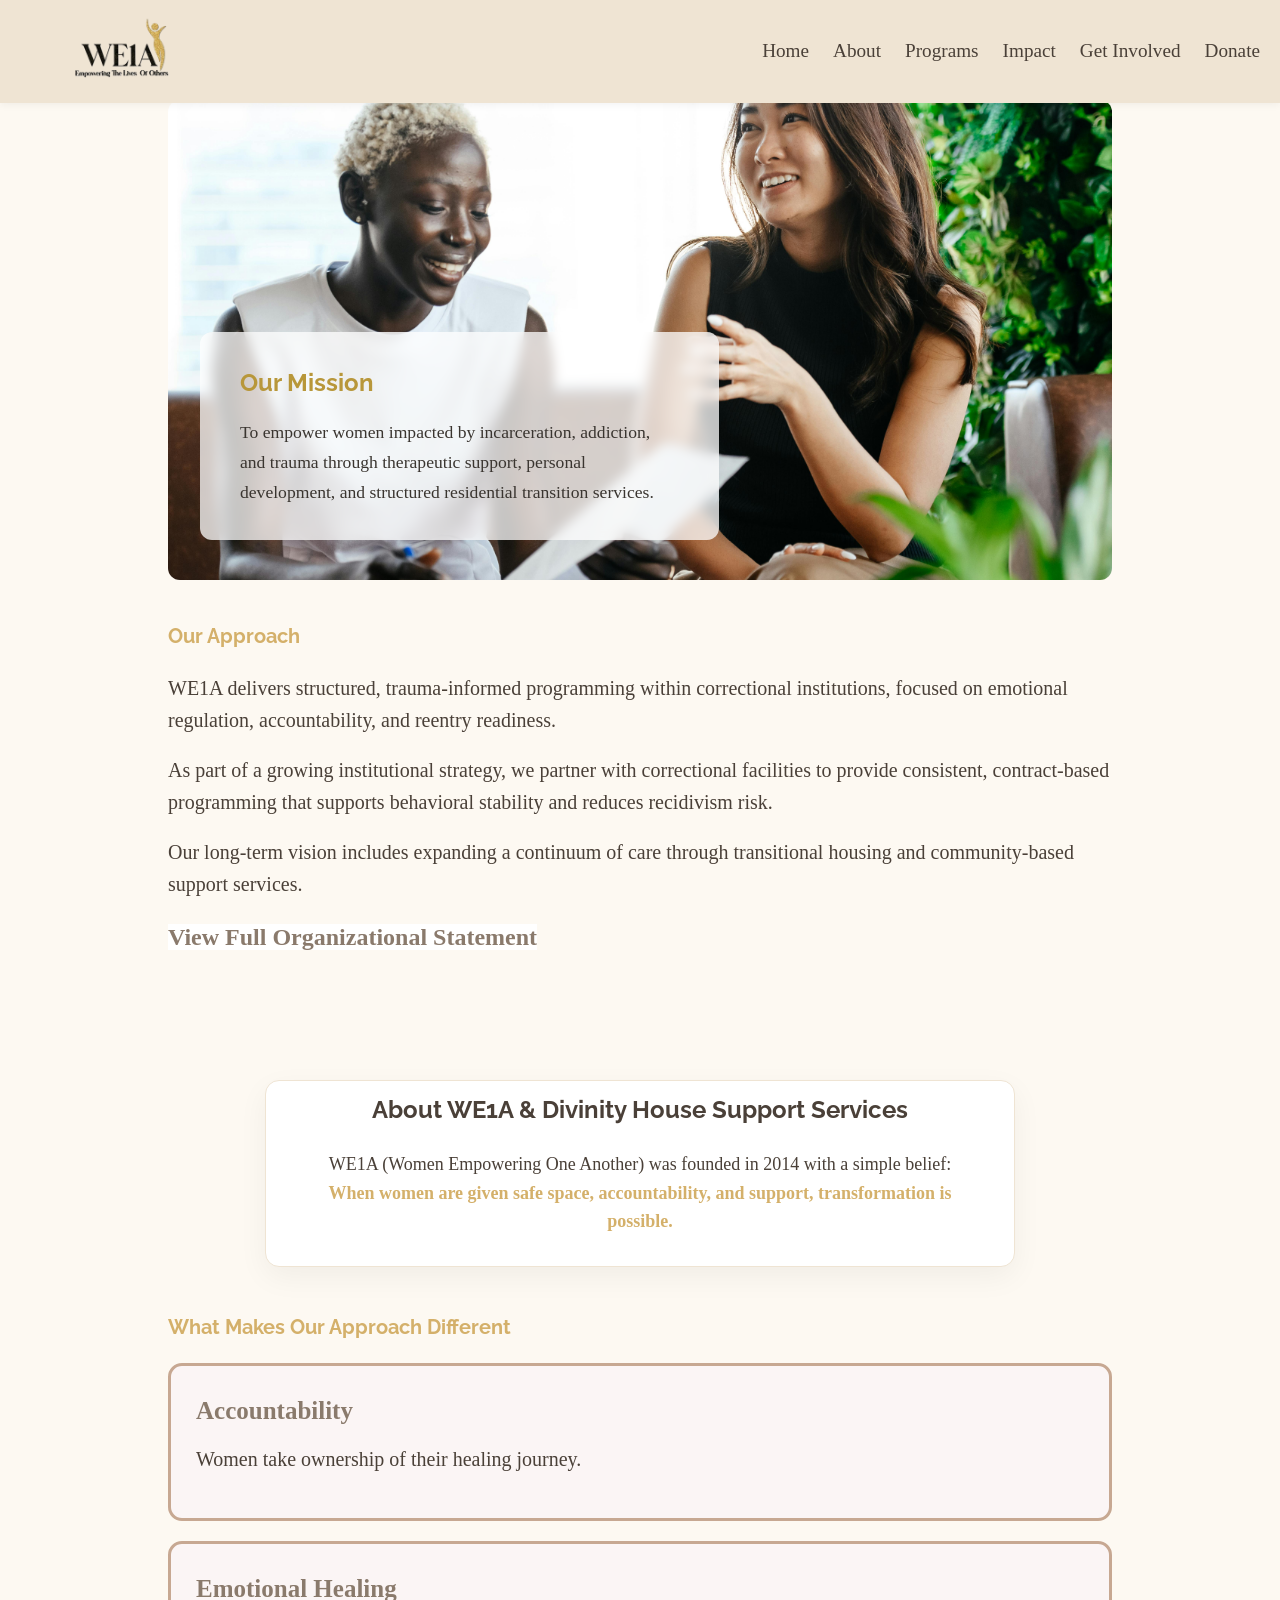
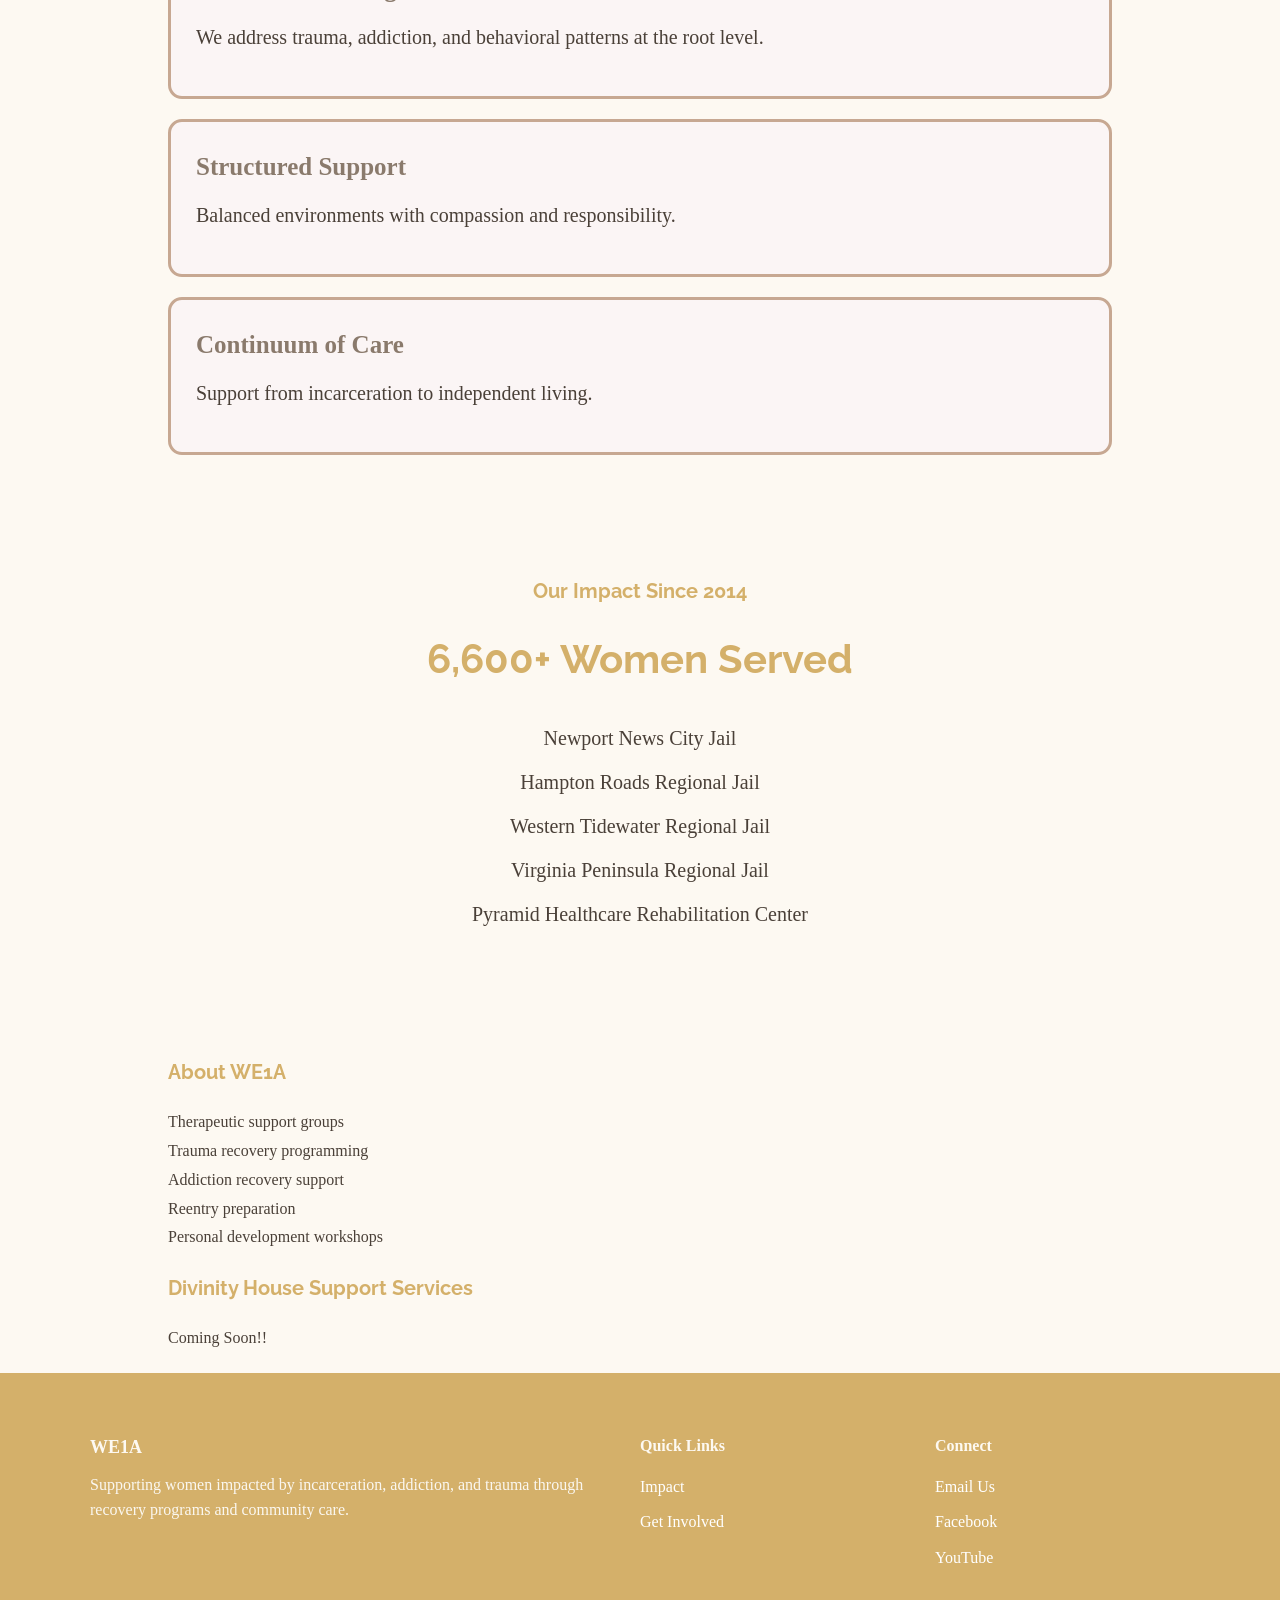
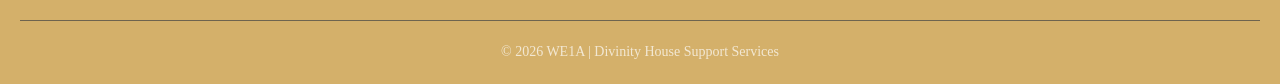
==== about.html @ de4819cb "fix about caursel mobile" ====
<!DOCTYPE html>
<html lang="en">
<head>
    <meta charset="UTF-8">
    <meta name="viewport" content="width=device-width, initial-scale=1.0">
    <title>Document</title>
    <link rel="stylesheet" href="styles.css/about.css">
    <link rel="stylesheet" href="styles.css/header.css">
    <link rel="stylesheet" href="styles.css/footer.css">
</head>
<body>
    <header class="header">
         <div class="logoimg"><img src="images/we1a_logo_no_bg.png"></div>
    <nav>
          <a href="index.html">Home</a>
    <a href="about.html">About</a>
    <a href="programs.html">Programs</a>
    <a href="impact.html">Impact</a>
    <a href="getInvolved.html">Get Involved</a>
    <a href="donate.html">Donate</a>
  

    </nav>
    </header>

<section class="carousel">
  <div class="slides">

    <!-- Slide 1 -->
    <div class="slide active">
      
      <div class="slide-image">
        <img src="images/pexels-alexander-suhorucov-6457488.jpg" alt="Mission">
      </div>

      <div class="slide-card">
        <h2>Our Mission</h2>
       <p>
          To empower women impacted by incarceration, addiction, and trauma
          through therapeutic support, personal development, and structured
          residential transition services.
        </p>
      </div>

    </div>

    <!-- Slide 2 -->
    <div class="slide">

      <div class="slide-image">
        <img src="images/pexels-rethaferguson-3811108.jpg" alt="Vision">
      </div>

      <div class="slide-card">
        <h2>Our Vision</h2>
        <p>
          Communities where women are not defined by their past — but supported
          in building stable futures.
        </p>
      </div>

    </div>

  </div>

</section>
<section class="org-overview">
  <h2>Our Approach</h2>
  <p>
    WE1A delivers structured, trauma-informed programming within correctional institutions,
    focused on emotional regulation, accountability, and reentry readiness.
  </p>

  <p>
    As part of a growing institutional strategy, we partner with correctional facilities
    to provide consistent, contract-based programming that supports behavioral stability
    and reduces recidivism risk.
  </p>

  <p>
    Our long-term vision includes expanding a continuum of care through transitional
    housing and community-based support services.
  </p>
<a href="excutive-summary.html" class="btn-main">
  View Full Organizational Statement
</a>
</section>
<section class="hero">
  <div class="hero-card">
    <h1>About WE1A & Divinity House Support Services</h1>
    <p class="lead">
      WE1A (Women Empowering One Another) was founded in 2014 with a simple belief:
      <strong>When women are given safe space, accountability, and support, transformation is possible.</strong>
    </p>
  </div>
</section>

<section class="cards">
  <h2>What Makes Our Approach Different</h2>

  <div class="card-grid">
    <div class="card">
      <h3>Accountability</h3>
      <p>Women take ownership of their healing journey.</p>
    </div>

    <div class="card">
      <h3>Emotional Healing</h3>
      <p>We address trauma, addiction, and behavioral patterns at the root level.</p>
    </div>

    <div class="card">
      <h3>Structured Support</h3>
      <p>Balanced environments with compassion and responsibility.</p>
    </div>

    <div class="card">
      <h3>Continuum of Care</h3>
      <p>Support from incarceration to independent living.</p>
    </div>
  </div>
</section>


<section class="impact">
  <h2>Our Impact Since 2014</h2>
  <h3 class="stat">6,600+ Women Served</h3>

  <ul>
    <li>Newport News City Jail</li>
    <li>Hampton Roads Regional Jail</li>
    <li>Western Tidewater Regional Jail</li>
    <li>Virginia Peninsula Regional Jail</li>
    <li>Pyramid Healthcare Rehabilitation Center</li>
  </ul>
</section>


<section class="two-column">
  <div>
    <h2>About WE1A</h2>
    <ul>
      <li>Therapeutic support groups</li>
      <li>Trauma recovery programming</li>
      <li>Addiction recovery support</li>
      <li>Reentry preparation</li>
      <li>Personal development workshops</li>
    </ul>
</div>

<div>
    <h2>Divinity House Support Services</h2>
    <ul> 
      <li>Coming Soon!!</li>
      <!-- <li>Transitional housing</li>
      <li>Life skills development</li>
      <li>Crisis stabilization support</li>
      <li>Personal growth programming</li>  -->
    </ul>
  </div>

</section>

<!-- <section class="cta">
  <h2>Join the Mission</h2>
  <p>
    Whether through partnership, volunteering, referrals, or financial support —
    you play a role in changing lives.
  </p>
 <a class="btn-main" href="getInvolved.html" class="btn">Get Involved</a>
</section> -->
<footer class="footer">

  <div class="footer-container">

    <!-- Organization Info -->
    <div class="footer-column">
      <h3>WE1A</h3>
      <p>
        Supporting women impacted by incarceration, addiction, and trauma
         through recovery programs <!--housing support, --> and community care. 
      </p>
    </div>

    <!-- Navigation -->
    <div class="footer-column">
      <h4>Quick Links</h4>
      <a href="#Impact.html">Impact</a>
      <a href="#getInvolved.html">Get Involved</a>
    </div>

    <!-- Contact -->
    <div class="footer-column">
      <h4>Connect</h4>
      <a href="mailto:c.williams@we1a.org">Email Us</a>
      <a href="https://facebook.com/yourpage" target="_blank">Facebook</a>
         <a href="https://youtube.com/@womenempoweringoneanother?si=aopuIAqbBX-JPqeE" target="_blank">YouTube</a>
    </div>

  </div>

  <div class="footer-bottom">
    © 2026 WE1A | Divinity House Support Services
  </div>

</footer>
<script src="JavaScript/about.js"></script>
<script src="JavaScript/header.js"></script>
</body>
</html>
---- styles.css/about.css ----
/* ============================= */
/* GOOGLE FONTS */
/* ============================= */

@import url('https://fonts.googleapis.com/css2?family=Raleway:wght@400;500;600;700&family=Tinos:wght@400;700&display=swap');

/* ============================= */
/* ROOT VARIABLES */
/* ============================= */

:root {
  --primary: #D4B06A;
  --accent: #C7A892;
  --bg: #FDF9F2;
  --surface: #FFFFFF;
  --text: #4A4038;
  --muted: #8A7A6C;
  --border: #EFE4D3;
}

/* ============================= */
/* RESET */
/* ============================= */

* {
  margin: 0;
  padding: 0;
  box-sizing: border-box;
}

/* ============================= */
/* BODY */
/* ============================= */

body {
  font-family: 'Tinos', serif;
  color: var(--text);
  line-height: 1.6;
  background-color: var(--bg);
  padding-top: 80px; 
}

/* ============================= */
/* TYPOGRAPHY */
/* ============================= */

h1, h2 {
  font-family: "Raleway", sans-serif;
}

h2 {
  font-size: 38px;
  font-weight: 700;
  color: var(--primary);
  margin-bottom: 20px;
}

h3 {
  font-size: 25px;
  font-weight: 600;
  color: var(--muted);
  margin-bottom: 12px;
}

p {
  font-size: 20px;
  margin-bottom: 18px;
}

strong {
  color: var(--primary);
}

/* ============================= */
/* GLOBAL SECTIONS */
/* ============================= */

section {
  padding: 20px 10%;
  max-width: 1200px;
  margin: auto;
}

/* ============================= */
/* NAVIGATION */
/* ============================= */

nav a {
  text-decoration: none;
  color: var(--text);
  font-weight: 500;
  padding: 10px;
  font-size: larger;
}

nav a:hover {
  color: var(--accent);
}

/* ============================= */
/* HERO */
/* ============================= */

.hero {
  padding: 40px 0 60px;
  text-align: center;
}

.hero-card {
  background: var(--surface);
  max-width: 750px;
  margin: auto;
  padding: 50px;
  border-radius: 14px;
  border: 1px solid var(--border);
  box-shadow: 0 10px 30px rgba(0,0,0,0.05);
}

.hero .lead {
  font-size: 22px;
  max-width: 700px;
  margin: 20px auto;
}
/* ============================= */
/* CARD GRID */
/* ============================= */

.card-grid {
  display: grid;
  grid-template-columns: repeat(auto-fit, minmax(280px, 1fr));
  gap: 30px;
}

.card {
  background-color: rgb(251, 245, 245);
  padding: 40px;
  border-radius: 14px;
  border: 3px solid var(--accent);
  transition: 0.3s;
}

.card:hover {
  transform: translateY(-6px);
  box-shadow: 0 15px 30px rgba(0,0,0,0.08);
  border-color: var(--primary);
}

/* ============================= */
/* IMPACT SECTION */
/* ============================= */

section.impact {
  background: var(--bg);
  padding: 100px 0;
  max-width: 100%;
  margin: 0;
  text-align: center;
}

.stat {
  font-family: "Raleway", sans-serif;
  font-size: 56px;
  font-weight: 700;
  color: var(--primary);
  margin-bottom: 25px;
}

.impact ul {
  max-width: 600px;
  margin: auto;
}

.impact li {
  font-size: 28px;
  padding: 6px 0;
  list-style: none;
}

/* ============================= */
/* TWO COLUMN */
/* ============================= */

.two-column {
  display: grid;
  grid-template-columns: 1fr 1fr;
  gap: 60px;
}

.two-column ul {
  list-style: none;
  padding-left: 0;
  line-height: 1.8;
}

/* ============================= */
/* BUTTONS */
/* ============================= */

.btn {
  padding: 14px 28px;
  border-radius: 30px;
  border: none;
  font-size: 16px;
  cursor: pointer;
  transition: 0.3s;
}

.btn-main {
  background: var(--surface);
  color: var(--muted);
  font-weight: 600;
  font-size: x-large;
  text-decoration: none;
}

.btn-main:hover {
  background: var(--border);
}

/* ============================= */
/* RESPONSIVE */
/* ============================= */

@media (min-width: 500px) {
   .hero {
    padding: 1.5rem;
    margin-top: 5rem;
  }

  .hero-card {
    padding: 10px;
  }

  .hero .lead {
    font-size: 18px;
    max-width: 90%;
  }

  .card-grid {
    grid-template-columns: 1fr;
    gap: 20px;
  }

  .card {
    padding: 25px;
  }
  
  .two-column {
    grid-template-columns: 1fr;
    gap: 20px;
  }

  .stat {
    font-size: 40px;
  }

  .impact li {
    font-size: 20px;
  }
  h2{
    font-size:20px
  }
};




/* === CAROUSEL === */
.carousel {
  width: 100%;
  background: #faf6f0; /* warm cream background matching the screenshot */
  padding: 2rem;
  box-sizing: border-box;
}

.slides {
  width: 100%;
}

/* === SLIDE: image is the full container, card overlays on top === */
.slide {
  display: none;
  position: relative; /* card will be positioned relative to this */
  border-radius: 12px;
  overflow: hidden;
  max-width: 1140px;
  margin: 0 auto;
}

.slide.active {
  display: block;
}

/* === IMAGE fills the slide === */
.slide-image {
  width: 100%;
  height: 480px; /* desktop height */
}

.slide-image img {
  width: 100%;
  height: 100%;
  object-fit: cover;
  display: block;
}

/* === CARD overlays bottom-left of the image === */
.slide-card {
  position: absolute;
  bottom: 2.5rem;
  left: 2rem;
  width: 55%;
  background: rgba(255, 255, 255, 0.75);
  backdrop-filter: blur(6px);
  -webkit-backdrop-filter: blur(6px);
  border-radius: 12px;
  padding: 2rem 2.5rem;
  box-sizing: border-box;
}

.slide-card h2 {
  font-size: 1.5rem;
  font-weight: 700;
  color: #b8973a; /* gold color from the screenshot */
  margin: 0 0 1rem 0;
}

.slide-card p {
  font-size: 1.1rem;
  line-height: 1.7;
  color: #3a3530;
  margin: 0;
}

/* === MOBILE === */
@media (max-width: 768px) {
 .carousel {
  padding: 9rem 1rem 1rem 1rem; /* top right bottom left */
}

  .slide-image {
    height: 420px; /* slightly shorter on mobile */
  }

  .slide-card {
    width: calc(100% - 2rem); /* nearly full width */
    left: 1rem;
    right: 1rem;
    bottom: 1.5rem;
    padding: 1.25rem 1.5rem;
  }

  .slide-card h2 {
    font-size: 1.25rem;
  }

  .slide-card p {
    font-size: 0.95rem;
  }
}
---- styles.css/header.css ----
/* Import Google Fonts */
@import url('https://fonts.googleapis.com/css2?family=Raleway:ital,wght@0,100..900;1,100..900&family=Tinos:ital,wght@0,400;0,700;1,400;1,700&display=swap');

/* Root color variables (site theme) */
:root {
    --primary: #D4B06A;          /* Main gold color */
    --accent: #C7A892;           /* Secondary accent color */
    --bg: #FDF9F2;               /* Page background color */
    --surface: #FFFFFF;          /* Card/surface background */
    --text: #4A4038;             /* Main text color */
    --muted: #8A7A6C;            /* Muted/secondary text */
    --border: #EFE4D3;           /* Border/light divider color */
    --hero-gradient-1: #d8c9b3;  /* Hero gradient start */
    --hero-gradient-2: #D4B06A;  /* Hero gradient end */
}

* {
    margin: 0;
    padding: 0;
}

/* Header (navigation bar) */
 header {
    width: 100%;
    padding:10px;
    display: flex;
    justify-content: space-between;
    align-items: center;
    position: fixed;
    top: 0;
    background: var(--border);
    z-index: 1000; /* Keep header above other elements */
    box-shadow: 0 2px 8px rgba(0,0,0,0.05);
    transition: top 0.3s ease; /* Smooth hide/show animation */
    font-family: tinos;
}

/* Header hide animation (first rule) */
.header.hide {
    top: -0px;
}

/* Class added by JavaScript to hide header */
header.hide {
    top: -120px;
}

/* Header base positioning */
.header{
    position:fixed;
    top:0;
    width:100%
}

/* Hide header (duplicate rule for JS control) */
.header.hide{
    top:-120px;
}

/* Small logo size */
.logoHeader{
width:20px;
height: auto;
}

header img{
    max-width: 230px;
    height: auto;
    
}
.logoimg{
    margin:0;
}

/* Mobile layout */
@media (max-width: 768px) {
  .header {
    flex-direction: column;
  }

/* Hide header (duplicate rule for JS control) */
.header.hide{
    top:-220px;
}

  nav {
    display: flex;
    flex-wrap: wrap;
    justify-content: center;
    gap: 10px;
  }

  nav a {
    font-size: 14px;
  }
}
/* Global image styling */
img{
    display:block;
    width:50%;
}

/* Header logo image */
header img{
    max-width: 230px;
    height: auto;
    margin-left: auto;
    margin-right: auto;
}

/* Logo text styling */
.logo {
    font-weight: 600;
    font-size: 20px;
    color: var(--primary);
}

/* Navigation links */
nav a {
    text-decoration: none;
    color: var(--text);
    font-weight: 500;
    padding:10px;
    font-size:larger;
}

/* Navigation hover effect */
nav a:hover {
    color: var(--accent);
}
---- styles.css/footer.css ----
/* Footer styling */
.footer{
  background:var(--primary);
  color:white;
  padding:60px 20px 20px;
  font-family: tinos;
}
 
.footer-container{
  max-width:1100px;
  margin:auto;
  display:grid;
  grid-template-columns: 2fr 1fr 1fr;
  gap:40px;
}

.footer-column h3{
    font-size:18px;
  color:var(--bg);
  margin-bottom:10px;
}

.footer-column h4{
  color:var(--bg);
  margin-bottom:15px;
}

.footer-column p{
font-size:16px;
  line-height:1.6;
  opacity:.9;
}

.footer-column a{
  display:block;
  color:white;
  text-decoration:none;
  margin-bottom:10px;
}

.footer-column a:hover{
  color:var(--muted);
}

.footer-bottom{
  text-align:center;
  margin-top:40px;
  padding-top:20px;
  border-top:1px solid #444;
  font-size:14px;
  opacity:.7;
}
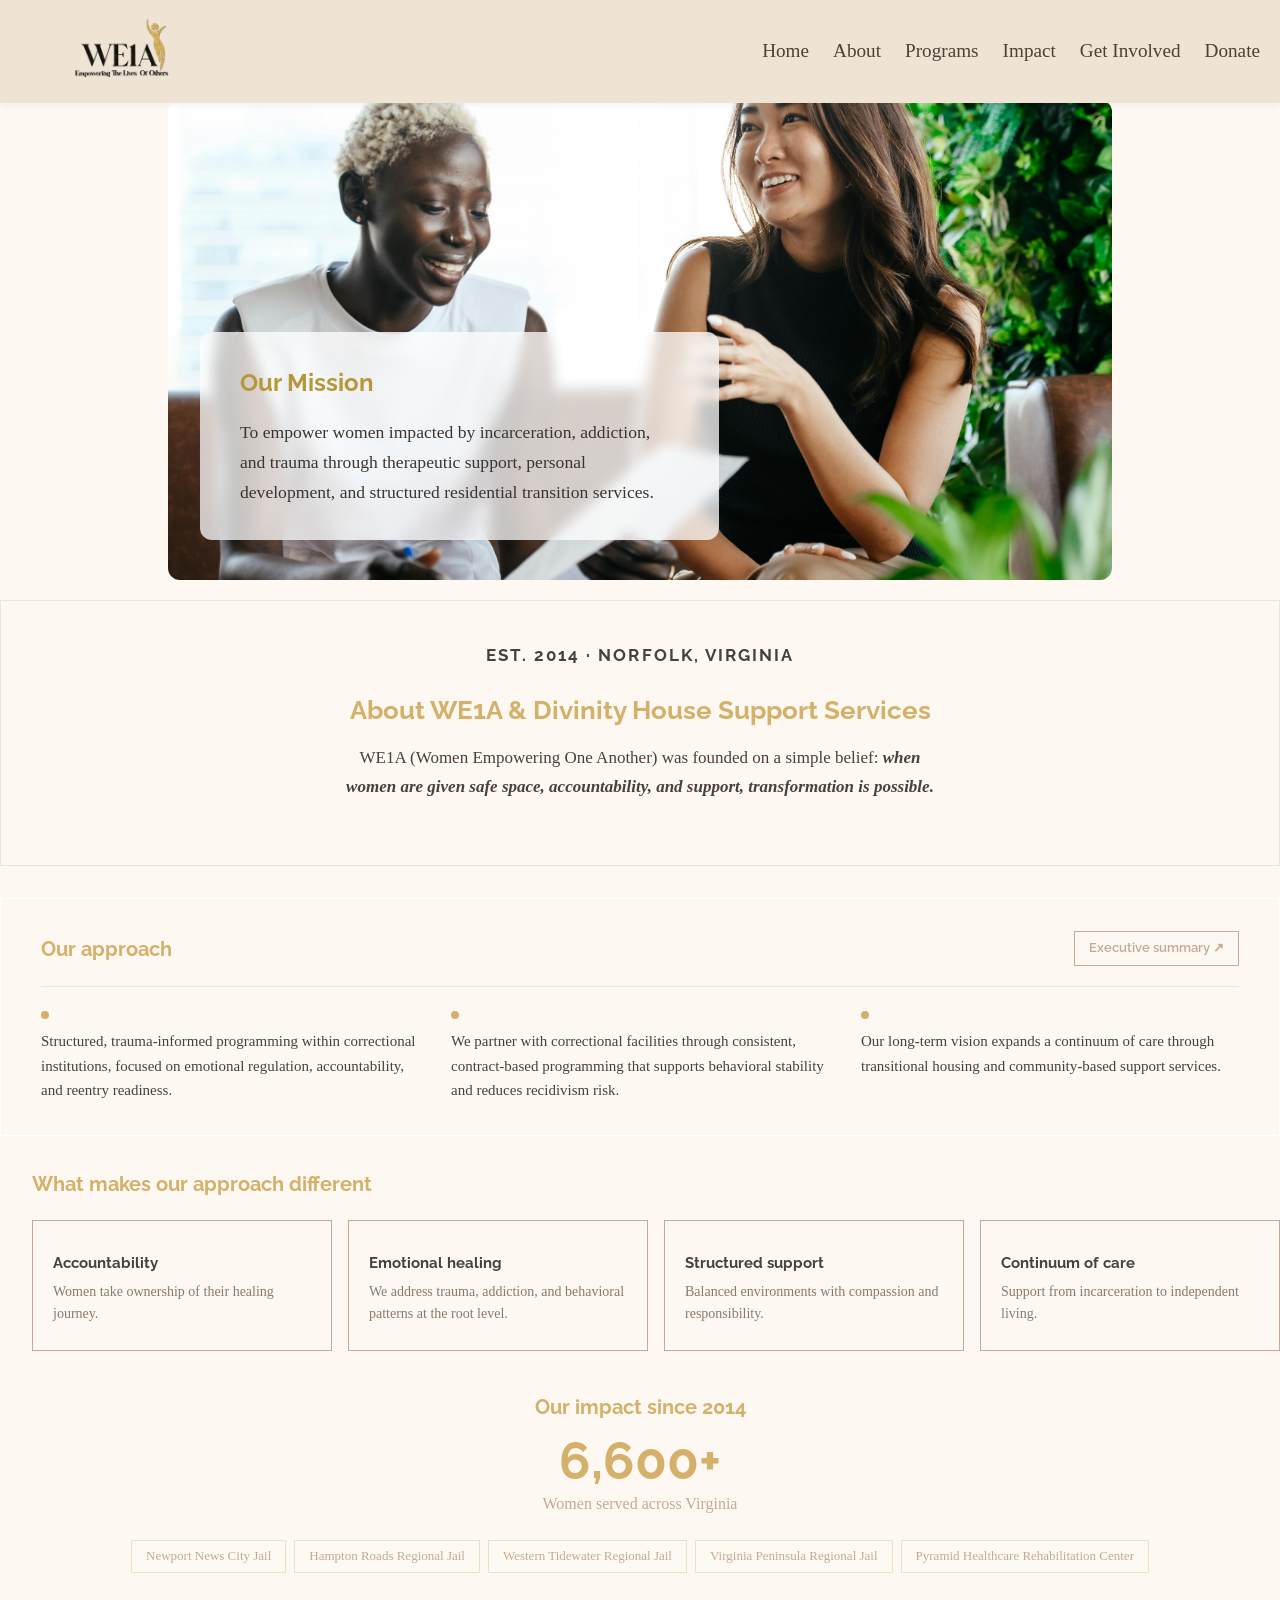
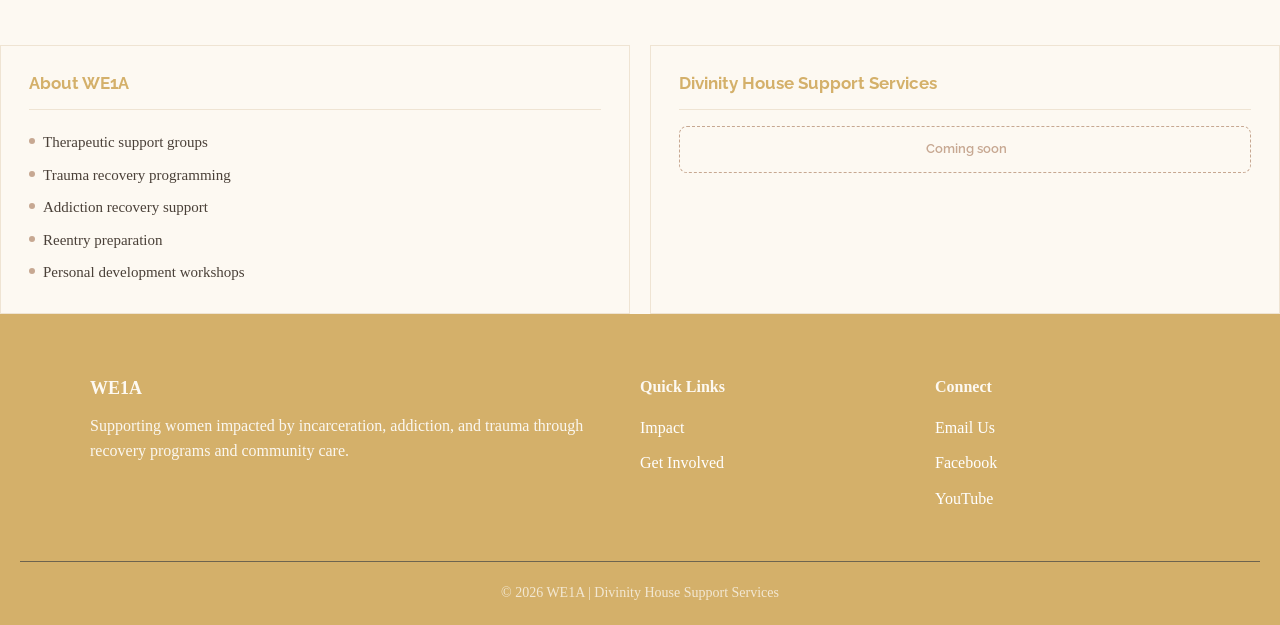
==== commit dbf13949: "fix about heroeyebrow and corrorsponding code" ====
--- a/about.html
+++ b/about.html
@@ -62,82 +62,81 @@
     </div>
 
   </div>
-
 </section>
-<section class="org-overview">
-  <h2>Our Approach</h2>
-  <p>
-    WE1A delivers structured, trauma-informed programming within correctional institutions,
-    focused on emotional regulation, accountability, and reentry readiness.
+<!-- ── Hero ── -->
+<div class="hero-banner">
+  <p class="hero-eyebrow">Est. 2014 · Norfolk, Virginia</p>
+  <h1>About WE1A &amp; Divinity House Support Services</h1>
+  <p>WE1A (Women Empowering One Another) was founded on a simple belief:
+    <em>when women are given safe space, accountability, and support, transformation is possible.</em>
   </p>
-
-  <p>
-    As part of a growing institutional strategy, we partner with correctional facilities
-    to provide consistent, contract-based programming that supports behavioral stability
-    and reduces recidivism risk.
-  </p>
-
-  <p>
-    Our long-term vision includes expanding a continuum of care through transitional
-    housing and community-based support services.
-  </p>
-<a href="excutive-summary.html" class="btn-main">
-  View Full Organizational Statement
-</a>
-</section>
-<section class="hero">
-  <div class="hero-card">
-    <h1>About WE1A & Divinity House Support Services</h1>
-    <p class="lead">
-      WE1A (Women Empowering One Another) was founded in 2014 with a simple belief:
-      <strong>When women are given safe space, accountability, and support, transformation is possible.</strong>
-    </p>
+ 
+</div>
+ 
+<!-- ── Approach ── -->
+<div class="approach">
+  <div class="approach-intro">
+    <h2>Our approach</h2>
+    <a href="excutive-summary.html">Executive summary ↗</a>
   </div>
-</section>
-
-<section class="cards">
-  <h2>What Makes Our Approach Different</h2>
-
+  <div class="approach-item">
+    <div class="approach-dot"></div>
+    <p>Structured, trauma-informed programming within correctional institutions, focused on emotional regulation, accountability, and reentry readiness.</p>
+  </div>
+  <div class="approach-item">
+    <div class="approach-dot"></div>
+    <p>We partner with correctional facilities through consistent, contract-based programming that supports behavioral stability and reduces recidivism risk.</p>
+  </div>
+  <div class="approach-item">
+    <div class="approach-dot"></div>
+    <p>Our long-term vision expands a continuum of care through transitional housing and community-based support services.</p>
+  </div>
+</div>
+ 
+<!-- ── Cards ── -->
+<div class="cards-section">
+  <p class="section-label">What makes our approach different</p>
   <div class="card-grid">
     <div class="card">
+      <div class="card-icon" aria-hidden="true"><i class="ti ti-heart-handshake"></i></div>
       <h3>Accountability</h3>
       <p>Women take ownership of their healing journey.</p>
     </div>
-
     <div class="card">
-      <h3>Emotional Healing</h3>
+      <div class="card-icon" aria-hidden="true"><i class="ti ti-seeding"></i></div>
+      <h3>Emotional healing</h3>
       <p>We address trauma, addiction, and behavioral patterns at the root level.</p>
     </div>
-
     <div class="card">
-      <h3>Structured Support</h3>
+      <div class="card-icon" aria-hidden="true"><i class="ti ti-layout-grid"></i></div>
+      <h3>Structured support</h3>
       <p>Balanced environments with compassion and responsibility.</p>
     </div>
-
     <div class="card">
-      <h3>Continuum of Care</h3>
+      <div class="card-icon" aria-hidden="true"><i class="ti ti-arrows-right-left"></i></div>
+      <h3>Continuum of care</h3>
       <p>Support from incarceration to independent living.</p>
     </div>
   </div>
-</section>
-
-
-<section class="impact">
-  <h2>Our Impact Since 2014</h2>
-  <h3 class="stat">6,600+ Women Served</h3>
-
-  <ul>
-    <li>Newport News City Jail</li>
-    <li>Hampton Roads Regional Jail</li>
-    <li>Western Tidewater Regional Jail</li>
-    <li>Virginia Peninsula Regional Jail</li>
-    <li>Pyramid Healthcare Rehabilitation Center</li>
-  </ul>
-</section>
-
-
-<section class="two-column">
-  <div>
+</div>
+ 
+<!-- ── Impact ── -->
+<div class="impact-section">
+  <h2>Our impact since 2014</h2>
+  <div class="stat-num">6,600+</div>
+  <p class="stat-label">Women served across Virginia</p>
+  <div class="facility-pills">
+    <span class="pill">Newport News City Jail</span>
+    <span class="pill">Hampton Roads Regional Jail</span>
+    <span class="pill">Western Tidewater Regional Jail</span>
+    <span class="pill">Virginia Peninsula Regional Jail</span>
+    <span class="pill">Pyramid Healthcare Rehabilitation Center</span>
+  </div>
+</div>
+ 
+<!-- ── Two-column ── -->
+<div class="two-col">
+  <div class="col-card">
     <h2>About WE1A</h2>
     <ul>
       <li>Therapeutic support groups</li>
@@ -146,29 +145,15 @@
       <li>Reentry preparation</li>
       <li>Personal development workshops</li>
     </ul>
+  </div>
+  <div class="col-card">
+    <h2>Divinity House Support Services</h2>
+    <div class="coming-soon">
+      <i class="ti ti-clock" aria-hidden="true"></i> &nbsp;Coming soon
+    </div>
+  </div>
 </div>
 
-<div>
-    <h2>Divinity House Support Services</h2>
-    <ul> 
-      <li>Coming Soon!!</li>
-      <!-- <li>Transitional housing</li>
-      <li>Life skills development</li>
-      <li>Crisis stabilization support</li>
-      <li>Personal growth programming</li>  -->
-    </ul>
-  </div>
-
-</section>
-
-<!-- <section class="cta">
-  <h2>Join the Mission</h2>
-  <p>
-    Whether through partnership, volunteering, referrals, or financial support —
-    you play a role in changing lives.
-  </p>
- <a class="btn-main" href="getInvolved.html" class="btn">Get Involved</a>
-</section> -->
 <footer class="footer">
 
   <div class="footer-container">
--- a/styles.css/about.css
+++ b/styles.css/about.css
@@ -357,4 +357,341 @@
   .slide-card p {
     font-size: 0.95rem;
   }
+}
+
+
+/* ============================= */
+/* HERO BANNER                   */
+/* ============================= */
+
+.hero-banner {
+  background: var(--bg-card);
+  border: 1px solid var(--border);
+  border-radius: var(--card-radius);
+  padding: 2.5rem 3rem;
+  text-align: center;
+  margin-bottom: 2rem;
+}
+
+.hero-eyebrow {
+  font-family: 'Raleway', sans-serif;
+  font-size: 11px;
+  font-weight: 700;
+  letter-spacing: 0.12em;
+  text-transform: uppercase;
+  color: var(--accent);
+  margin-bottom: 0.75rem;
+}
+
+.hero-banner h1 {
+  font-family: 'Raleway', sans-serif;
+  font-size: 26px;
+  font-weight: 700;
+  color: var(--primary);
+  line-height: 1.3;
+  margin-bottom: 1rem;
+}
+
+.hero-banner p {
+  font-size: 17px;
+  line-height: 1.7;
+  color: var(--text-mid);
+  max-width: 600px;
+  margin: 0 auto 1.5rem;
+}
+
+.hero-banner em {
+  font-style: italic;
+  color: var(--text);
+  font-weight: 700;
+}
+
+.hero-cta {
+  display: inline-block;
+  padding: 10px 22px;
+  border-radius: var(--pill-radius);
+  border: 1.5px solid var(--primary);
+  font-family: 'Raleway', sans-serif;
+  font-size: 14px;
+  font-weight: 600;
+  color: var(--primary);
+  text-decoration: none;
+  background: transparent;
+  cursor: pointer;
+  transition: background 0.2s;
+}
+
+.hero-cta:hover {
+  background: rgba(212, 176, 106, 0.08);
+}
+
+/* ============================= */
+/* APPROACH                      */
+/* ============================= */
+
+.approach {
+  background: var(--bg-card);
+  border: 1px solid #fff;
+  border-radius: var(--card-radius);
+  padding: 2rem 2.5rem;
+  display: grid;
+  grid-template-columns: 1fr 1fr 1fr;
+  gap: 1.5rem 2rem;
+  margin-bottom: 2rem;
+}
+
+.approach-intro {
+  grid-column: 1 / -1;
+  display: flex;
+  align-items: center;
+  justify-content: space-between;
+  flex-wrap: wrap;
+  gap: 0.75rem;
+  padding-bottom: 1.25rem;
+  border-bottom: 1px solid var(--border);
+}
+
+.approach-intro h2 {
+  font-family: 'Raleway', sans-serif;
+  font-size: 20px;
+  font-weight: 700;
+  color: var(--primary);
+  margin-bottom: 0;
+}
+
+.approach-intro a {
+  font-family: 'Raleway', sans-serif;
+  font-size: 13px;
+  font-weight: 600;
+  color: var(--accent);
+  text-decoration: none;
+  border: 1px solid var(--accent);
+  padding: 6px 14px;
+  border-radius: var(--pill-radius);
+  transition: background 0.2s;
+}
+
+.approach-intro a:hover {
+  background: rgba(199, 168, 146, 0.08);
+}
+
+.approach-dot {
+  width: 8px;
+  height: 8px;
+  border-radius: 50%;
+  background: var(--primary);
+  margin-bottom: 0.6rem;
+}
+
+.approach-item p {
+  font-size: 15px;
+  line-height: 1.65;
+  color: var(--text-mid);
+  margin-bottom: 0;
+}
+
+/* ============================= */
+/* CARDS                         */
+/* ============================= */
+
+.section-label {
+  font-family: 'Raleway', sans-serif;
+  font-size: 20px;
+  font-weight: 700;
+  color: var(--primary);
+  margin-bottom: 1.25rem;
+  padding-left: 2rem;
+}
+
+.card-grid {
+  display: grid;
+  grid-template-columns: repeat(4, 1fr);
+  gap: 16px;
+    padding-left: 2rem;
+}
+
+.card {
+  background: var(--bg-card);
+  border: 1.5px solid var(--accent);
+  border-radius: var(--card-radius);
+  padding: 1.25rem 1.25rem 1.5rem;
+  transition: transform 0.2s, box-shadow 0.2s, border-color 0.2s;
+}
+
+.card:hover {
+  transform: translateY(-4px);
+  box-shadow: 0 10px 24px rgba(0, 0, 0, 0.07);
+  border-color: var(--primary);
+}
+
+.card-icon {
+  font-size: 22px;
+  color: var(--primary);
+  margin-bottom: 0.6rem;
+}
+
+.card h3 {
+  font-family: 'Raleway', sans-serif;
+  font-size: 15px;
+  font-weight: 700;
+  color: var(--text);
+  margin-bottom: 0.4rem;
+}
+
+.card p {
+  font-size: 14px;
+  line-height: 1.6;
+  color: var(--muted);
+  margin-bottom: 0;
+}
+
+/* ============================= */
+/* IMPACT                        */
+/* ============================= */
+
+.impact-section {
+  background: var(--dark-bg);
+  border-radius: var(--card-radius);
+  padding: 2.5rem;
+  text-align: center;
+  margin-bottom: 2rem;
+}
+
+.impact-section h2 {
+  font-family: 'Raleway', sans-serif;
+  font-size: 20px;
+  font-weight: 700;
+  color: var(--primary);
+  margin-bottom: 0.75rem;
+}
+
+.stat-num {
+  font-family: 'Raleway', sans-serif;
+  font-size: 52px;
+  font-weight: 700;
+  color: Var(--primary);
+  line-height: 1;
+  margin-bottom: 0.25rem;
+}
+
+.stat-label {
+  font-size: 16px;
+  color: var(--accent);
+  margin-bottom: 1.5rem;
+}
+
+.facility-pills {
+  display: flex;
+  flex-wrap: wrap;
+  gap: 8px;
+  justify-content: center;
+}
+
+.pill {
+  background: rgba(255, 255, 255, 0.08);
+  border: 1px solid rgba(212, 176, 106, 0.35);
+  border-radius: var(--pill-radius);
+  padding: 5px 14px;
+  font-size: 13px;
+  color: var(--accent);
+}
+
+/* ============================= */
+/* TWO-COLUMN                    */
+/* ============================= */
+
+.two-col {
+  display: grid;
+  grid-template-columns: 1fr 1fr;
+  gap: 20px;
+}
+
+.col-card {
+  background: var(--bg-card);
+  border: 1px solid var(--border);
+  border-radius: var(--card-radius);
+  padding: 1.5rem 1.75rem;
+}
+
+.col-card h2 {
+  font-family: 'Raleway', sans-serif;
+  font-size: 17px;
+  font-weight: 700;
+  color: var(--primary);
+  margin-bottom: 1rem;
+  padding-bottom: 0.75rem;
+  border-bottom: 1px solid var(--border);
+}
+
+.col-card ul {
+  list-style: none;
+}
+
+.col-card li {
+  font-size: 15px;
+  color: var(--text-mid);
+  padding: 5px 0;
+  display: flex;
+  align-items: flex-start;
+  gap: 8px;
+  line-height: 1.5;
+}
+
+.col-card li::before {
+  content: '';
+  width: 6px;
+  height: 6px;
+  border-radius: 50%;
+  background: var(--accent);
+  margin-top: 7px;
+  flex-shrink: 0;
+}
+
+.coming-soon {
+  font-family: 'Raleway', sans-serif;
+  font-size: 13px;
+  font-weight: 600;
+  color: var(--accent);
+  border: 1px dashed var(--accent);
+  border-radius: 8px;
+  padding: 0.75rem 1rem;
+  text-align: center;
+  margin-top: 0.5rem;
+}
+
+/* ============================= */
+/* RESPONSIVE                    */
+/* ============================= */
+
+@media (max-width: 768px) {
+  .hero-banner {
+    padding: 1.75rem 1.25rem;
+  }
+
+  .hero-banner h1 {
+    font-size: 20px;
+  }
+
+  .approach {
+    grid-template-columns: 1fr;
+    padding: 1.5rem;
+  }
+
+  .card-grid {
+    grid-template-columns: 1fr 1fr;
+  }
+
+  .two-col {
+    grid-template-columns: 1fr;
+  }
+
+  .stat-num {
+    font-size: 40px;
+  }
+}
+
+@media (max-width: 480px) {
+  .card-grid {
+    grid-template-columns: 1fr;
+  }
 }
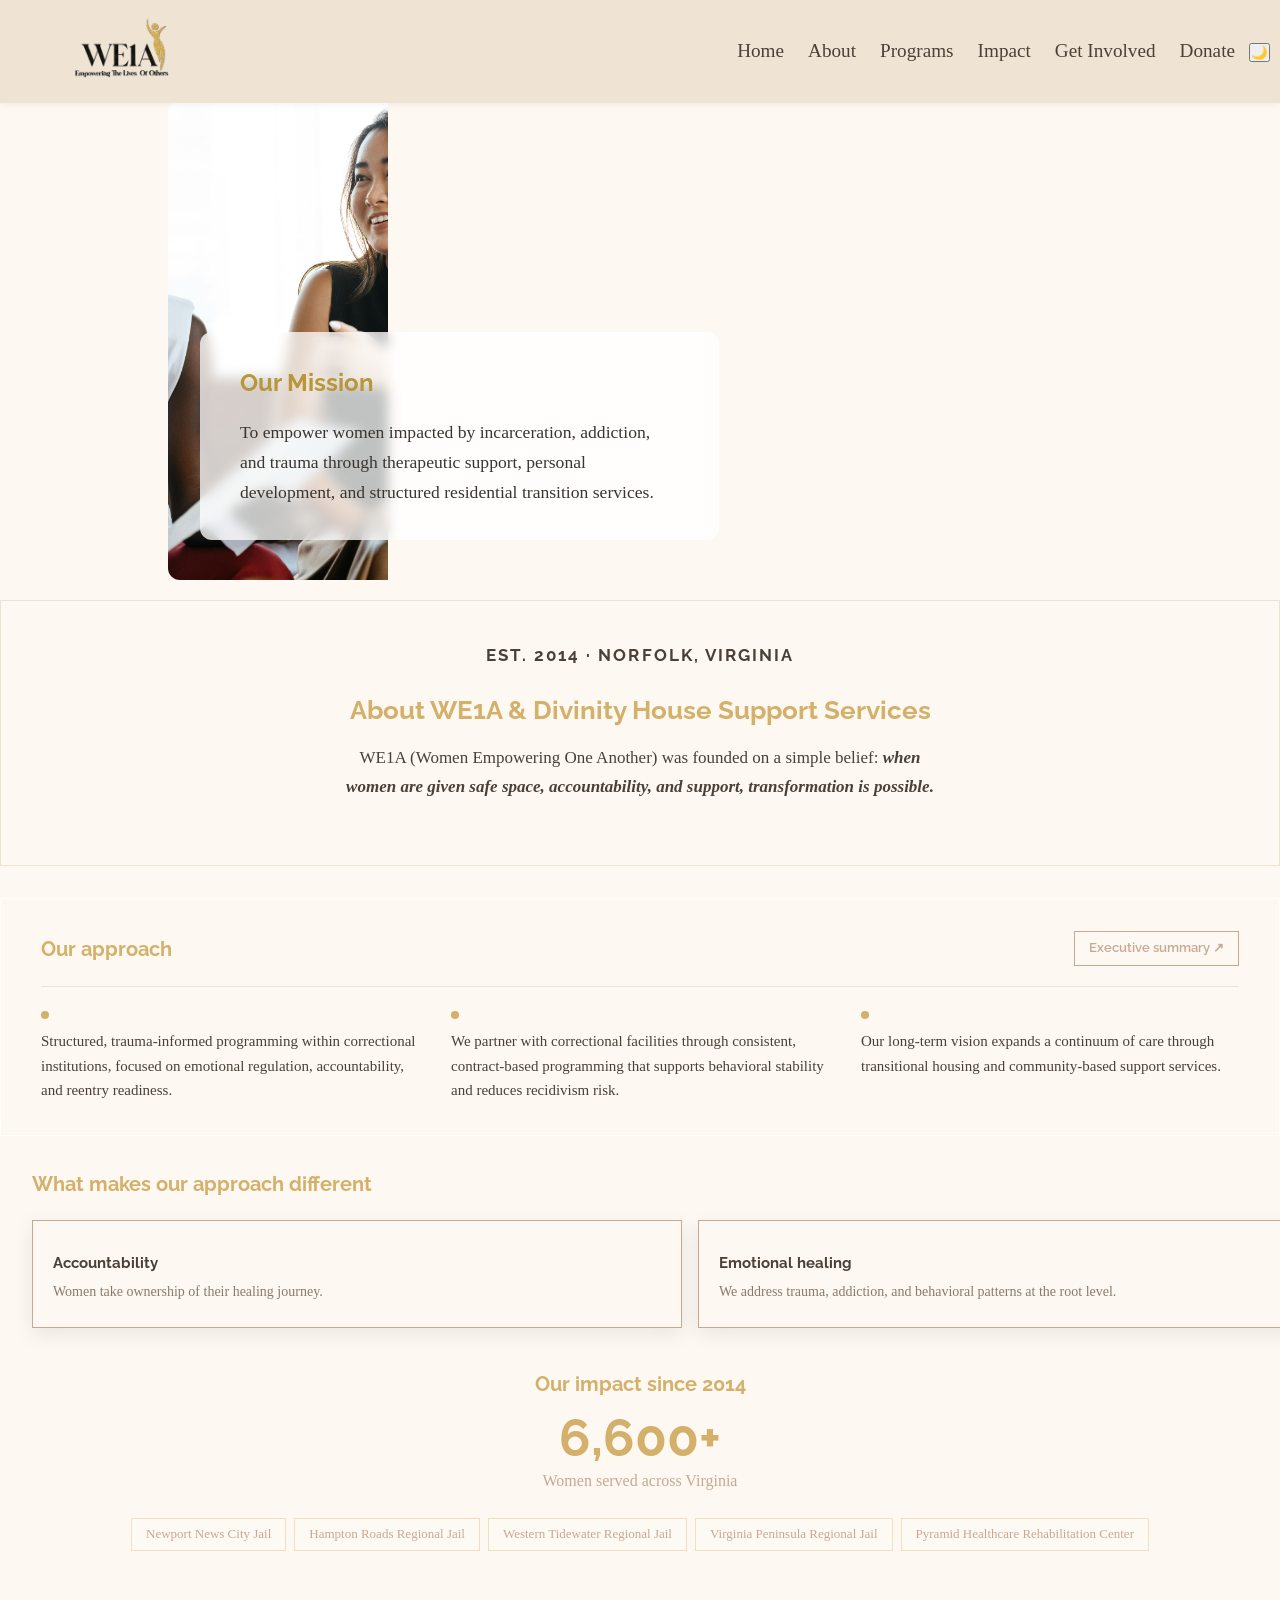
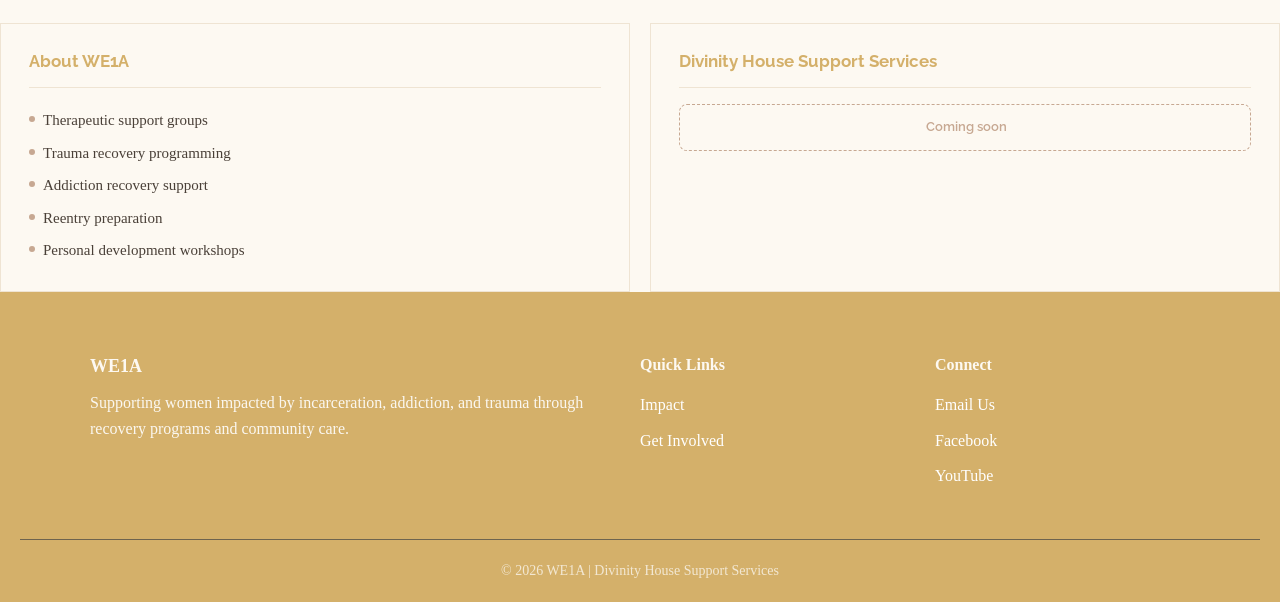
==== commit f504d07c: "Add dark mode support across site and edited text to make more concise and user-friendly." ====
--- a/about.html
+++ b/about.html
@@ -4,23 +4,23 @@
     <meta charset="UTF-8">
     <meta name="viewport" content="width=device-width, initial-scale=1.0">
     <title>Document</title>
-    <link rel="stylesheet" href="styles.css/about.css">
-    <link rel="stylesheet" href="styles.css/header.css">
-    <link rel="stylesheet" href="styles.css/footer.css">
+<link rel="stylesheet" href="styles.css/style.css">
+<link rel="stylesheet" href="styles.css/about.css">
+<link rel="stylesheet" href="styles.css/header.css">
+<link rel="stylesheet" href="styles.css/footer.css">
 </head>
 <body>
     <header class="header">
          <div class="logoimg"><img src="images/we1a_logo_no_bg.png"></div>
-    <nav>
-          <a href="index.html">Home</a>
-    <a href="about.html">About</a>
-    <a href="programs.html">Programs</a>
-    <a href="impact.html">Impact</a>
-    <a href="getInvolved.html">Get Involved</a>
-    <a href="donate.html">Donate</a>
-  
-
-    </nav>
+<nav>
+  <a href="index.html">Home</a>
+  <a href="about.html">About</a>
+  <a href="programs.html">Programs</a>
+  <a href="impact.html">Impact</a>
+  <a href="getInvolved.html">Get Involved</a>
+  <a href="donate.html">Donate</a>
+  <button id="theme-toggle" class="theme-toggle">🌙</button>
+</nav>
     </header>
 
 <section class="carousel">
--- a/styles.css/style.css
+++ b/styles.css/style.css
@@ -0,0 +1,330 @@
+/* Import Google Fonts */
+@import url('https://fonts.googleapis.com/css2?family=Raleway:ital,wght@0,100..900;1,100..900&family=Tinos:ital,wght@0,400;0,700;1,400;1,700&display=swap');
+
+/* Root color variables (site theme) */
+:root {
+    --primary: #D4B06A;          /* Main gold color */
+    --accent: #C7A892;           /* Secondary accent color */
+    --bg: #FDF9F2;               /* Page background color */
+    --surface: #FFFFFF;          /* Card/surface background */
+    --text: #4A4038;             /* Main text color */
+    --muted: #8A7A6C;            /* Muted/secondary text */
+    --border: #EFE4D3;           /* Border/light divider color */
+    --hero-gradient-1: #d8c9b3;  /* Hero gradient start */
+    --hero-gradient-2: #D4B06A;  /* Hero gradient end */
+}
+
+/* Dark mode theme */
+.dark-mode {
+    --primary: #D4B06A;
+    --accent: #C7A892;
+    --bg: #1E1B18;
+    --surface: #2B2723;
+    --text: #F5EFE6;
+    --muted: #C8B8A8;
+    --border: #4A4038;
+    --hero-gradient-1: #3A332C;
+    --hero-gradient-2: #8C6A35;
+}
+
+/* Reset default browser spacing + use border-box model */
+* {
+    margin: 0;
+    padding: 0;
+    box-sizing: border-box;
+}
+
+/* Body styling */
+body {
+    font-family: 'Times New Roman', Times, serif,; /* Main font */
+    color: var(--text);
+    line-height: 1.6;
+    background-color: var(--bg);
+}
+
+/* Hero section styling */
+.hero {
+    background:
+        linear-gradient(
+            135deg,
+            var(--hero-gradient-1),
+            var(--hero-gradient-2)
+        ),
+        url("images/IMG_0016.PNG");
+
+    background-size: cover;
+    background-position: center;
+    background-repeat: no-repeat;
+
+    display: flex;
+    justify-content: center;
+    align-items: center;
+    text-align: center;
+    color: #fff;
+}
+
+/* Hero content container */
+.hero-content {
+    max-width: 800px;
+}
+
+/* Hero heading */
+.hero h1 {
+    font-size: 48px;
+    margin-bottom: 20px;
+    font-weight: 600;
+}
+
+/* Hero description text */
+.hero p {
+    font-size: 20px;
+    margin-bottom: 30px;
+}
+
+
+/* Button group layout */
+.buttons {
+    display: flex;
+    justify-content: center;
+    gap: 20px;
+    flex-wrap: wrap;
+}
+
+/* Remove underline from button links */
+.buttons a {
+    text-decoration: none;
+}
+
+/* Base button styling */
+.btn {
+    padding: 14px 28px;
+    border-radius: 30px;
+    border: none;
+    font-size: 16px;
+    cursor: pointer;
+    transition: 0.3s;
+}
+
+/* Primary button */
+.btn-primary {
+    background: var(--surface);
+    color: var(--primary);
+    font-weight: 600;
+}
+
+/* Primary button hover */
+.btn-primary:hover {
+    background: var(--border);
+}
+
+/* Secondary button */
+.btn-secondary {
+    background: transparent;
+    border: 2px solid white;
+    color: white;
+}
+
+/* Secondary button hover */
+.btn-secondary:hover {
+    background: white;
+    color: var(--primary);
+}
+
+/* Section spacing */
+section {
+    padding: 40px 40px;
+}
+
+/* Section title styling */
+.section-title {
+    text-align: center;
+    margin-bottom: 40px;
+    font-size: 32px;
+    color: var(--accent);
+}
+
+/* Impact stats layout */
+.impact {
+    display: flex;
+    justify-content: center;
+    gap: 60px;
+    text-align: center;
+    flex-wrap: wrap;
+}
+
+/* Impact number styling */
+.impact-item h3 {
+    font-size: 40px;
+    color: var(--primary);
+}
+
+/* Services grid layout */
+.services-grid {
+    display: flex;
+    gap: 40px;
+    justify-content: center;
+    flex-wrap: wrap;
+}
+
+/* Clickable service card */
+.card {
+    display: block;
+    text-decoration: none;
+    color: inherit;
+    background: var(--surface);
+    padding: 40px;
+    border-radius: 16px;
+    width: 650px;
+    transition: all 0.3s ease;
+    box-shadow: 0 6px 20px rgba(0,0,0,0.08);
+}
+
+/* Card image */
+.card img {
+    width: 150px;
+    text-align: center;
+}
+
+/* Second card image size */
+.cardTwo img {
+    width: 450px;
+    margin-bottom: 20px;
+    text-align: center;
+}
+
+/* Card hover animation */
+.card:hover {
+    transform: translateY(-8px);
+    box-shadow: 0 12px 30px rgba(0,0,0,0.15);
+    background: var(--surface);
+}
+
+/* Additional hover transform */
+.card:hover {
+    transform: translateY(-5px);
+}
+
+/* Card title */
+.card h3 {
+    margin-bottom: 15px;
+    color: var(--primary);
+}
+
+/* Global image max width override */
+img{
+    max-width: 220px;
+    height: auto;
+    text-align: center;
+}
+
+/* Testimonials section */
+.testimonials {
+    background: var(--bg);
+    text-align: center;
+}
+
+/* Individual testimonial */
+.testimonial {
+    max-width: 700px;
+    margin: 20px auto;
+    font-style: italic;
+}
+
+/* ===== FORM SECTIONS ===== */
+
+/* Form section background + spacing */
+.form-section {
+    padding: 100px 20px;
+    background: var(--bg);
+}
+
+/* Form container card */
+.form-container {
+    max-width: 800px;
+    margin: auto;
+    background: var(--surface);
+    padding: 50px;
+    border-radius: 18px;
+    box-shadow: 0 10px 30px rgba(0,0,0,0.08);
+}
+
+/* Form heading */
+.form-container h2 {
+    text-align: center;
+    color: var(--primary);
+    margin-bottom: 30px;
+}
+
+/* Form group spacing */
+.form-group {
+    margin-bottom: 20px;
+}
+
+/* Form labels */
+.form-group label {
+    display: block;
+    font-weight: 600;
+    margin-bottom: 6px;
+    color: var(--text);
+}
+
+/* Inputs, selects, textarea styling */
+.form-group input,
+.form-group select,
+.form-group textarea {
+    width: 100%;
+    padding: 14px;
+    border-radius: 10px;
+    border: 1px solid var(--border);
+    font-size: 16px;
+    background: var(--bg);
+}
+
+/* Textarea size control */
+.form-group textarea {
+    min-height: 120px;
+    resize: vertical;
+}
+
+/* Focus state for inputs */
+.form-group input:focus,
+.form-group select:focus,
+.form-group textarea:focus {
+    outline: none;
+    border-color: var(--primary);
+}
+
+/* Submit button */
+.form-btn {
+    width: 100%;
+    padding: 16px;
+    background: var(--primary);
+    color: white;
+    border: none;
+    border-radius: 30px;
+    font-size: 18px;
+    cursor: pointer;
+    transition: 0.3s;
+}
+
+/* Submit button hover */
+.form-btn:hover {
+    background: var(--accent);
+}
+
+@media (max-width: 768px){
+ /* Hero heading */
+.hero h1 {
+    font-size:35px;
+    font-weight: 600;
+    padding-top: 5rem;
+}
+}
+.hero-content{
+    padding:10px;
+}
+.hero {
+
+     padding-top:150px; 
+
+}
--- a/styles.css/header.css
+++ b/styles.css/header.css
@@ -72,26 +72,136 @@
     margin:0;
 }
 
+/* Hamburger toggle — hidden on desktop, injected by header.js */
+.nav-toggle {
+  display: none;
+  flex-direction: column;
+  justify-content: center;
+  gap: 6px;
+  width: 46px;
+  height: 46px;
+  padding: 0;
+  background: transparent;
+  border: none;
+  cursor: pointer;
+  z-index: 1100; /* stays above the open overlay */
+}
+
+.nav-toggle__bar {
+  display: block;
+  width: 26px;
+  height: 2px;
+  margin: 0 auto;
+  background: var(--text);
+  border-radius: 2px;
+  transition: transform 0.35s ease, opacity 0.25s ease;
+}
+
+/* Lock body scroll while the menu is open */
+body.nav-lock {
+  overflow: hidden;
+}
+
 /* Mobile layout */
 @media (max-width: 768px) {
   .header {
+    flex-direction: row;
+    justify-content: space-between;
+    align-items: center;
+    padding: 10px 18px;
+  }
+
+  /* Hide header (duplicate rule for JS control) */
+  .header.hide {
+    top: -140px;
+  }
+
+  .nav-toggle {
+    display: flex;
+  }
+
+  /* Full-screen soft, airy overlay menu */
+  nav {
+    position: fixed;
+    inset: 0;
+    display: flex;
     flex-direction: column;
-  }
-
-/* Hide header (duplicate rule for JS control) */
-.header.hide{
-    top:-220px;
-}
-
-  nav {
-    display: flex;
-    flex-wrap: wrap;
     justify-content: center;
-    gap: 10px;
+    align-items: center;
+    gap: 6px;
+    background:
+      radial-gradient(circle at 20% 15%, rgba(199, 168, 146, 0.18), transparent 55%),
+      radial-gradient(circle at 82% 88%, rgba(212, 176, 106, 0.16), transparent 55%),
+      var(--bg);
+    opacity: 0;
+    visibility: hidden;
+    transition: opacity 0.45s ease, visibility 0.45s ease;
+    z-index: 1050;
+  }
+
+  /* Soft floral accent drifting in the overlay */
+  nav::before,
+  nav::after {
+    content: "❀";
+    position: absolute;
+    color: var(--accent);
+    opacity: 0.28;
+    pointer-events: none;
+  }
+
+  nav::before {
+    top: 12%;
+    right: 16%;
+    font-size: 34px;
+  }
+
+  nav::after {
+    bottom: 14%;
+    left: 14%;
+    font-size: 26px;
+  }
+
+  .header.nav-open nav {
+    opacity: 1;
+    visibility: visible;
   }
 
   nav a {
-    font-size: 14px;
+    font-family: "Tinos", serif;
+    font-size: 1.6rem;
+    color: var(--text);
+    padding: 10px 20px;
+    opacity: 0;
+    transform: translateY(24px);
+    transition: opacity 0.5s ease, transform 0.5s ease, color 0.2s ease;
+  }
+
+  /* Links fade in + up, staggered, once the menu opens */
+  .header.nav-open nav a {
+    opacity: 1;
+    transform: translateY(0);
+    transition-delay: calc(var(--i, 0) * 70ms + 140ms);
+  }
+
+  /* Hamburger morphs into an X when open */
+  .header.nav-open .nav-toggle__bar:nth-child(1) {
+    transform: translateY(8px) rotate(45deg);
+  }
+
+  .header.nav-open .nav-toggle__bar:nth-child(2) {
+    opacity: 0;
+  }
+
+  .header.nav-open .nav-toggle__bar:nth-child(3) {
+    transform: translateY(-8px) rotate(-45deg);
+  }
+}
+
+@media (prefers-reduced-motion: reduce) {
+  nav,
+  nav a,
+  .nav-toggle__bar {
+    transition: none;
   }
 }
 /* Global image styling */
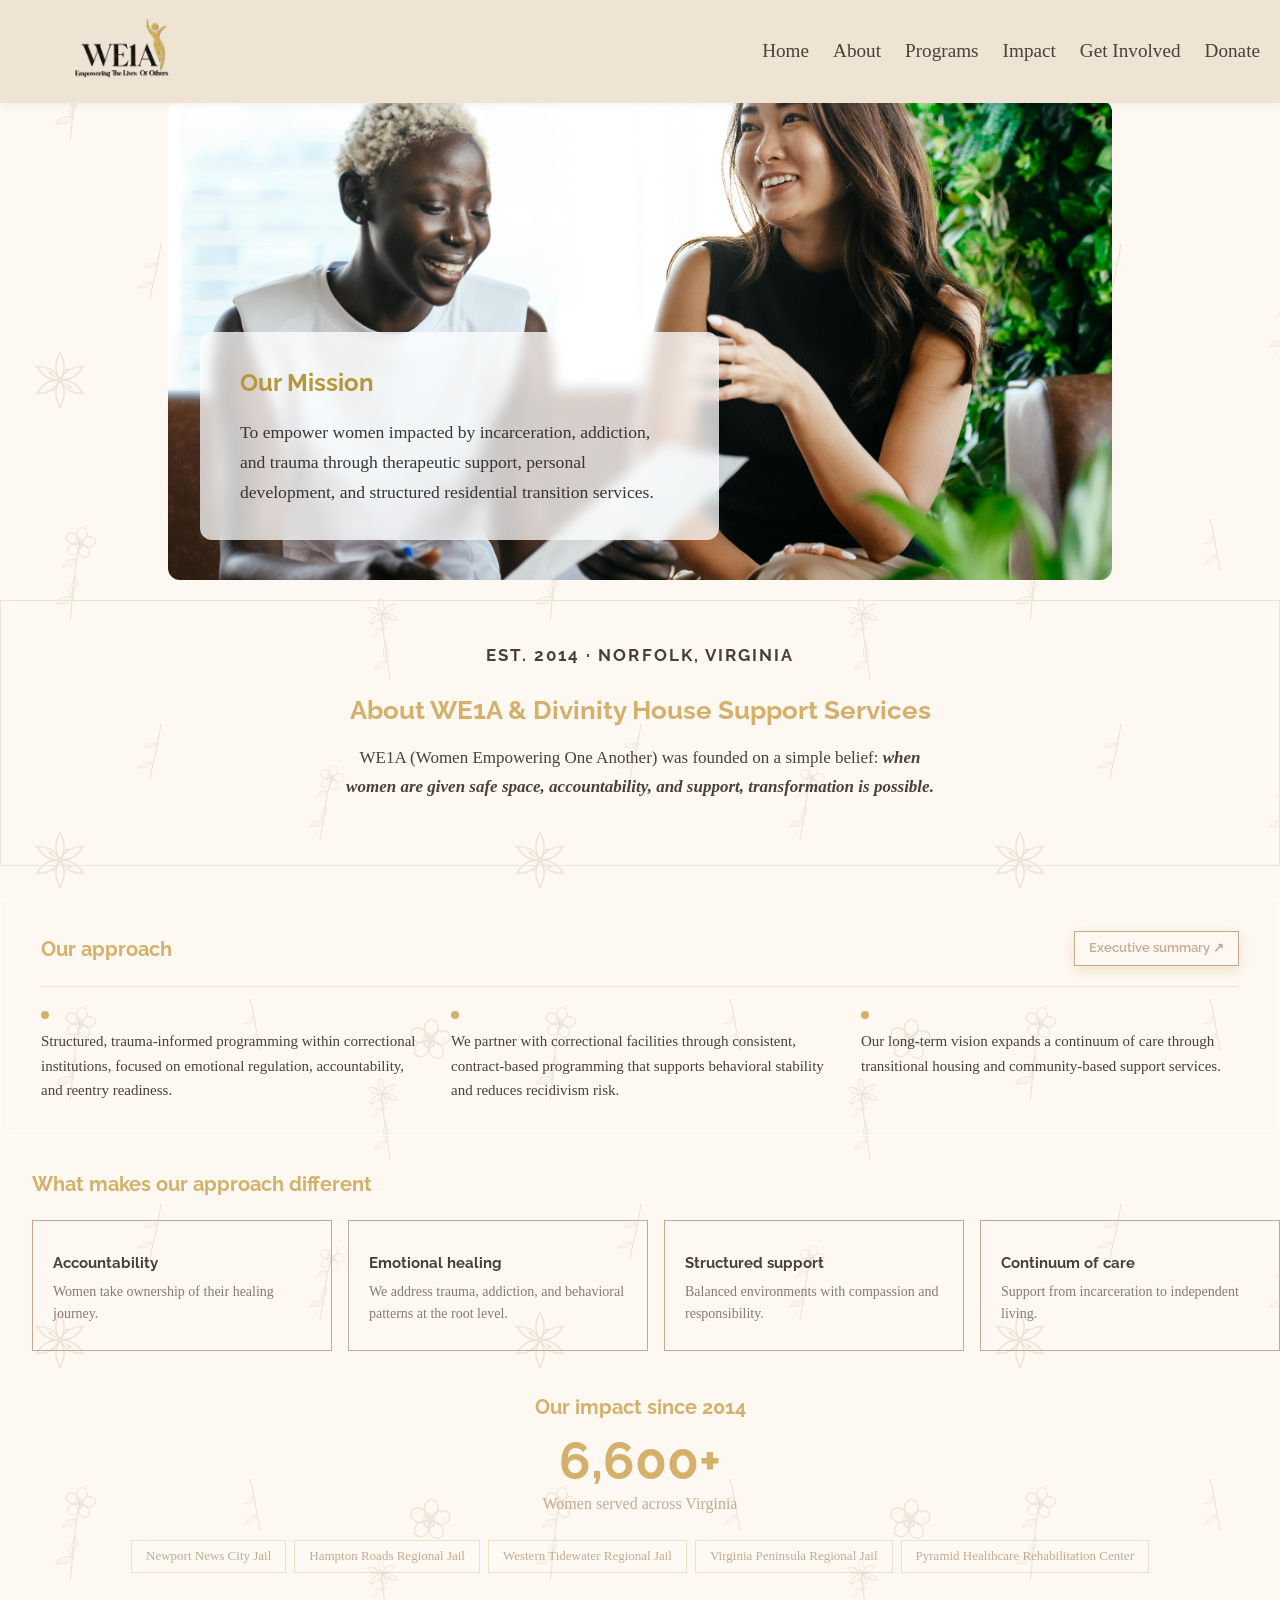
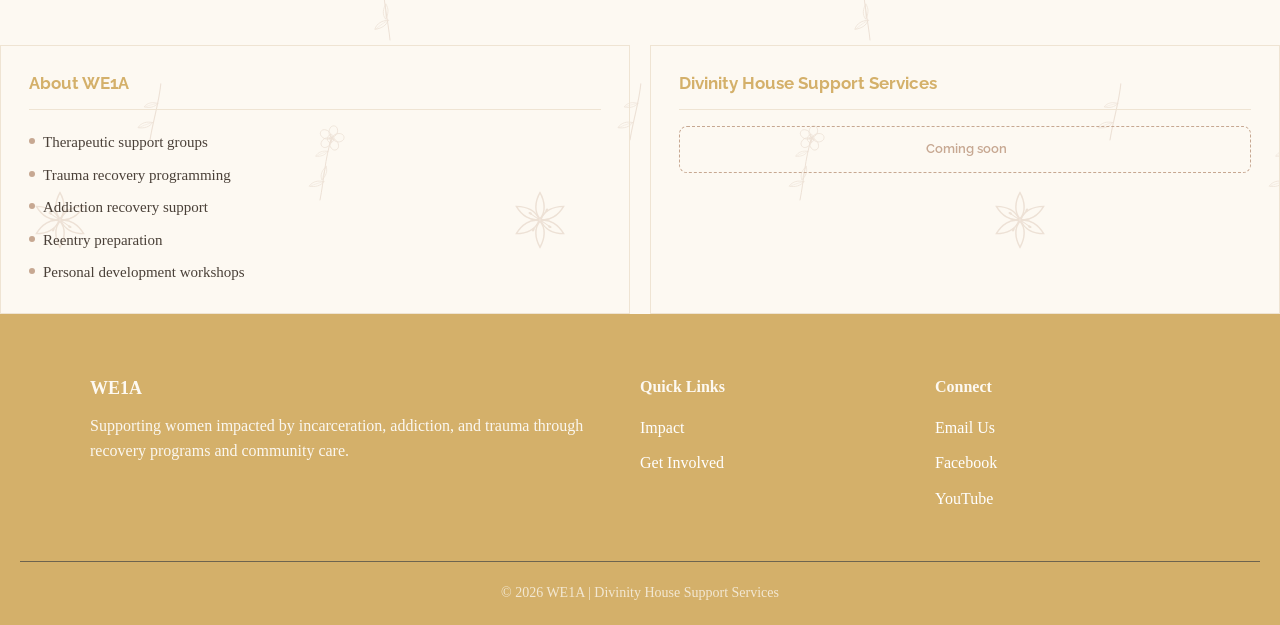
==== commit 8466fd4a: "added floaral  background to home page" ====
--- a/about.html
+++ b/about.html
@@ -4,23 +4,23 @@
     <meta charset="UTF-8">
     <meta name="viewport" content="width=device-width, initial-scale=1.0">
     <title>Document</title>
-<link rel="stylesheet" href="styles.css/style.css">
-<link rel="stylesheet" href="styles.css/about.css">
-<link rel="stylesheet" href="styles.css/header.css">
-<link rel="stylesheet" href="styles.css/footer.css">
+    <link rel="stylesheet" href="styles.css/about.css">
+    <link rel="stylesheet" href="styles.css/header.css">
+    <link rel="stylesheet" href="styles.css/footer.css">
 </head>
 <body>
     <header class="header">
          <div class="logoimg"><img src="images/we1a_logo_no_bg.png"></div>
-<nav>
-  <a href="index.html">Home</a>
-  <a href="about.html">About</a>
-  <a href="programs.html">Programs</a>
-  <a href="impact.html">Impact</a>
-  <a href="getInvolved.html">Get Involved</a>
-  <a href="donate.html">Donate</a>
-  <button id="theme-toggle" class="theme-toggle">🌙</button>
-</nav>
+    <nav>
+          <a href="index.html">Home</a>
+    <a href="about.html">About</a>
+    <a href="programs.html">Programs</a>
+    <a href="impact.html">Impact</a>
+    <a href="getInvolved.html">Get Involved</a>
+    <a href="donate.html">Donate</a>
+  
+
+    </nav>
     </header>
 
 <section class="carousel">
@@ -77,7 +77,7 @@
 <div class="approach">
   <div class="approach-intro">
     <h2>Our approach</h2>
-    <a href="excutive-summary.html">Executive summary ↗</a>
+    <a class="excutive-summary" href="excutive-summary.html">Executive summary ↗</a>
   </div>
   <div class="approach-item">
     <div class="approach-dot"></div>
--- a/styles.css/about.css
+++ b/styles.css/about.css
@@ -37,7 +37,9 @@
   color: var(--text);
   line-height: 1.6;
   background-color: var(--bg);
-  padding-top: 80px; 
+  background-image: url("../images/floral-pattern.svg");
+  background-repeat: repeat;
+  padding-top: 80px;
 }
 
 /* ============================= */
@@ -489,6 +491,28 @@
   color: var(--text-mid);
   margin-bottom: 0;
 }
+.excutive-summary {
+  font-family: 'Raleway', sans-serif;
+  font-size:40px;
+  font-weight: 700;
+  color: #fff;
+  background: var(--bg);
+  text-decoration: none;
+  border:5px solid var(--primary);
+  padding: 10px 26px;
+  border-radius: var(--pill-radius);
+  box-shadow: 0 4px 14px rgba(212, 176, 106, 0.35);
+  transition: background 0.2s, transform 0.2s, box-shadow 0.2s;
+}
+ 
+.excutive-summary:hover {
+  background: #c19d54;
+  border-color: #c19d54;
+  transform: translateY(-2px);
+  box-shadow: 0 6px 18px rgba(212, 176, 106, 0.45);
+}
+ 
+
 
 /* ============================= */
 /* CARDS                         */
@@ -694,4 +718,8 @@
   .card-grid {
     grid-template-columns: 1fr;
   }
-}+}
+
+/* -----------------------------
+Desktop view  
+------------------------------- */
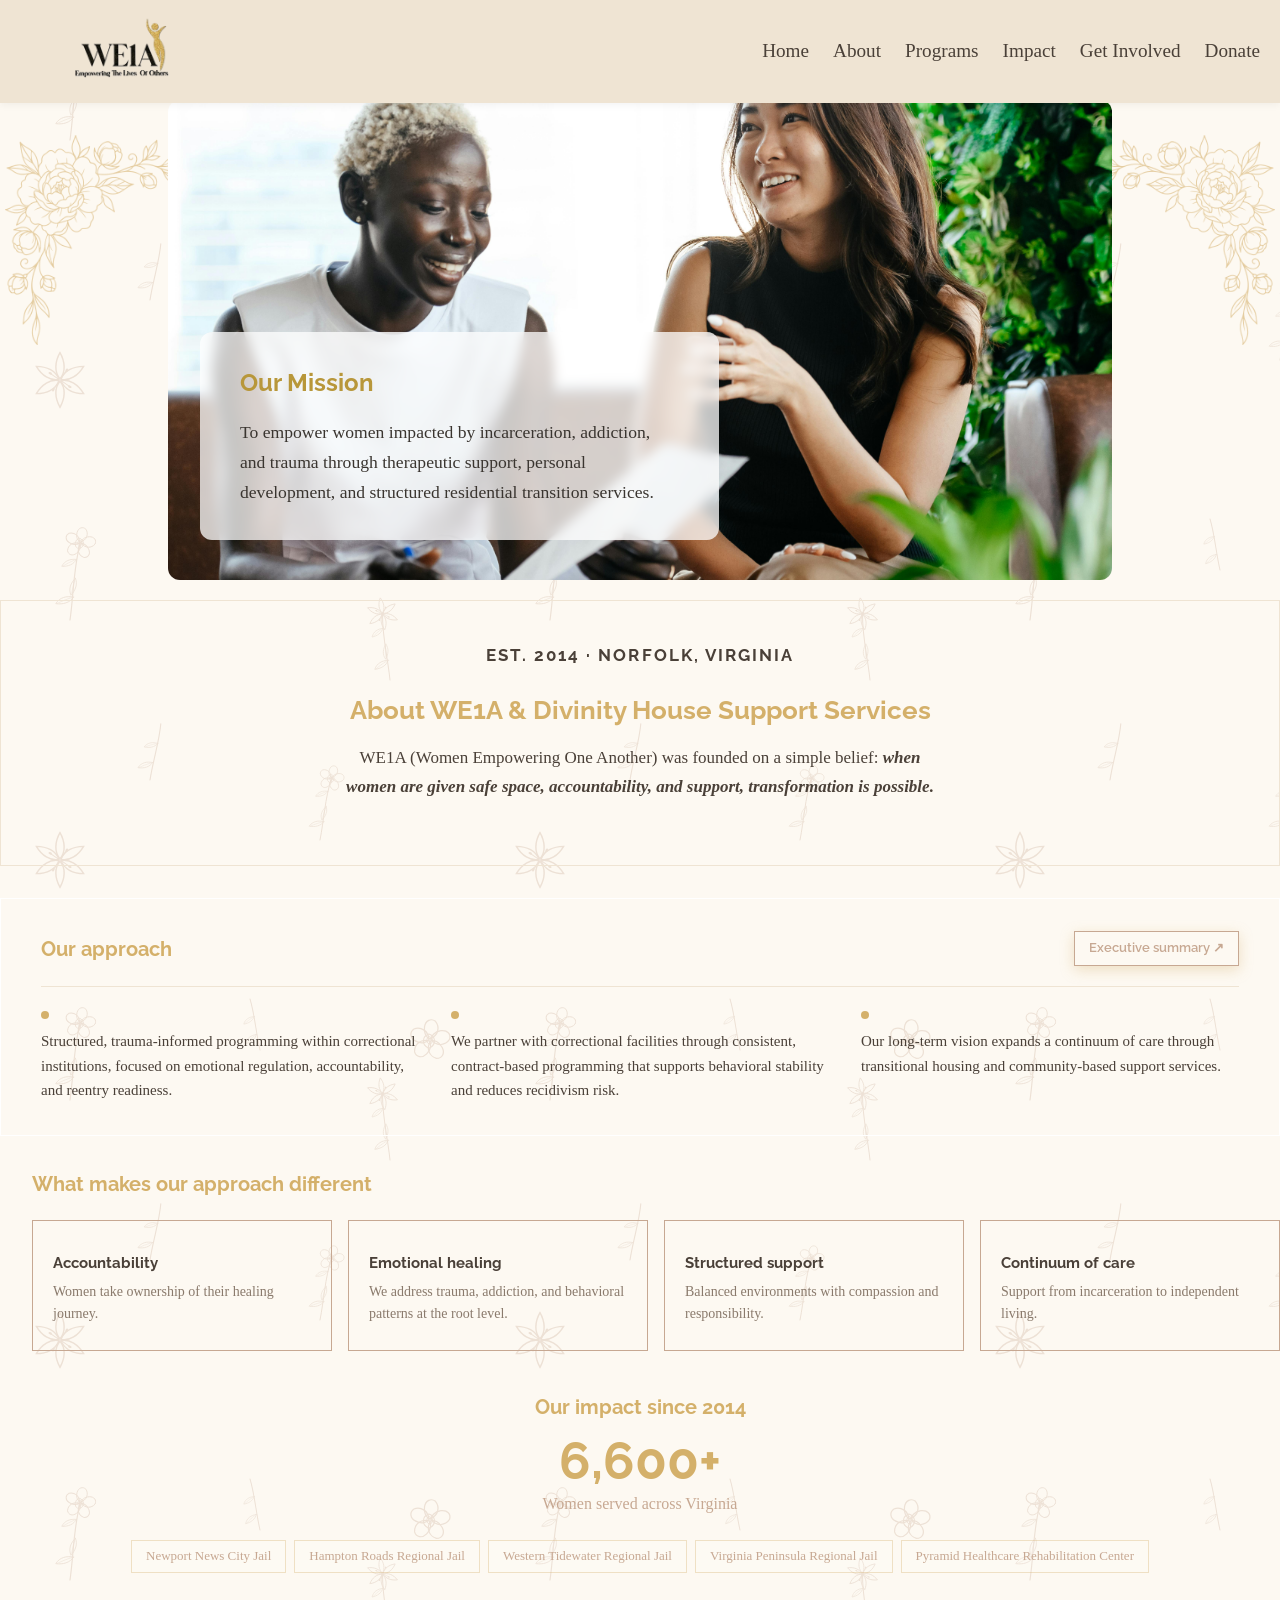
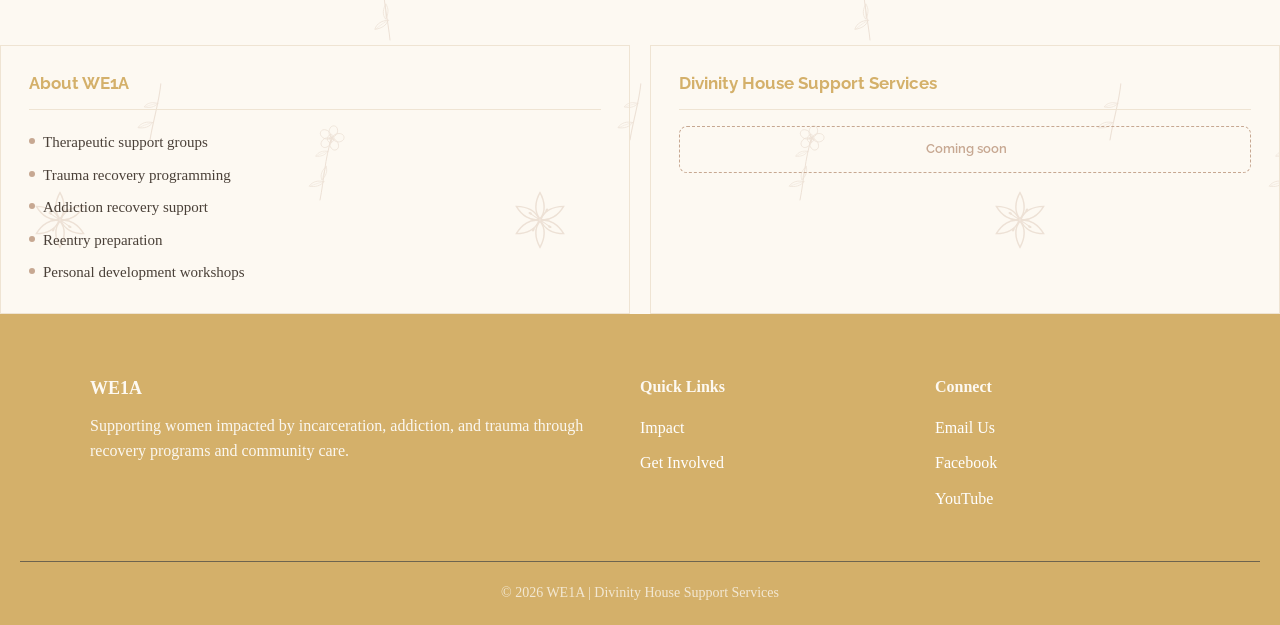
==== commit 86110730: "added floral backgrounds" ====
--- a/about.html
+++ b/about.html
@@ -9,6 +9,11 @@
     <link rel="stylesheet" href="styles.css/footer.css">
 </head>
 <body>
+    <!-- Botanical corner accents (decorative only) -->
+    <div class="corner-decor" aria-hidden="true">
+      <img class="corner corner--tl" src="images/top-left.png" alt="" />
+      <img class="corner corner--tr" src="images/top-right.png" alt="" />
+    </div>
     <header class="header">
          <div class="logoimg"><img src="images/we1a_logo_no_bg.png"></div>
     <nav>
--- a/styles.css/about.css
+++ b/styles.css/about.css
@@ -723,3 +723,24 @@
 /* -----------------------------
 Desktop view  
 ------------------------------- */
+
+/* Botanical corner accents (decorative only) — anchored to the top corners,
+   subtle, behind the content. Absolute (not fixed) so they scroll with the page. */
+.corner {
+  position: absolute;
+  top: 130px;
+  width: 220px;
+  height: auto;
+  opacity: 0.6;
+  pointer-events: none;
+  z-index: -1;
+  padding: 5px;
+}
+
+.corner--tl { left: 0; }
+.corner--tr { right: 0; }
+
+@media (max-width: 768px) {
+  .corner { width: 200px; top: 110px; }
+}
+
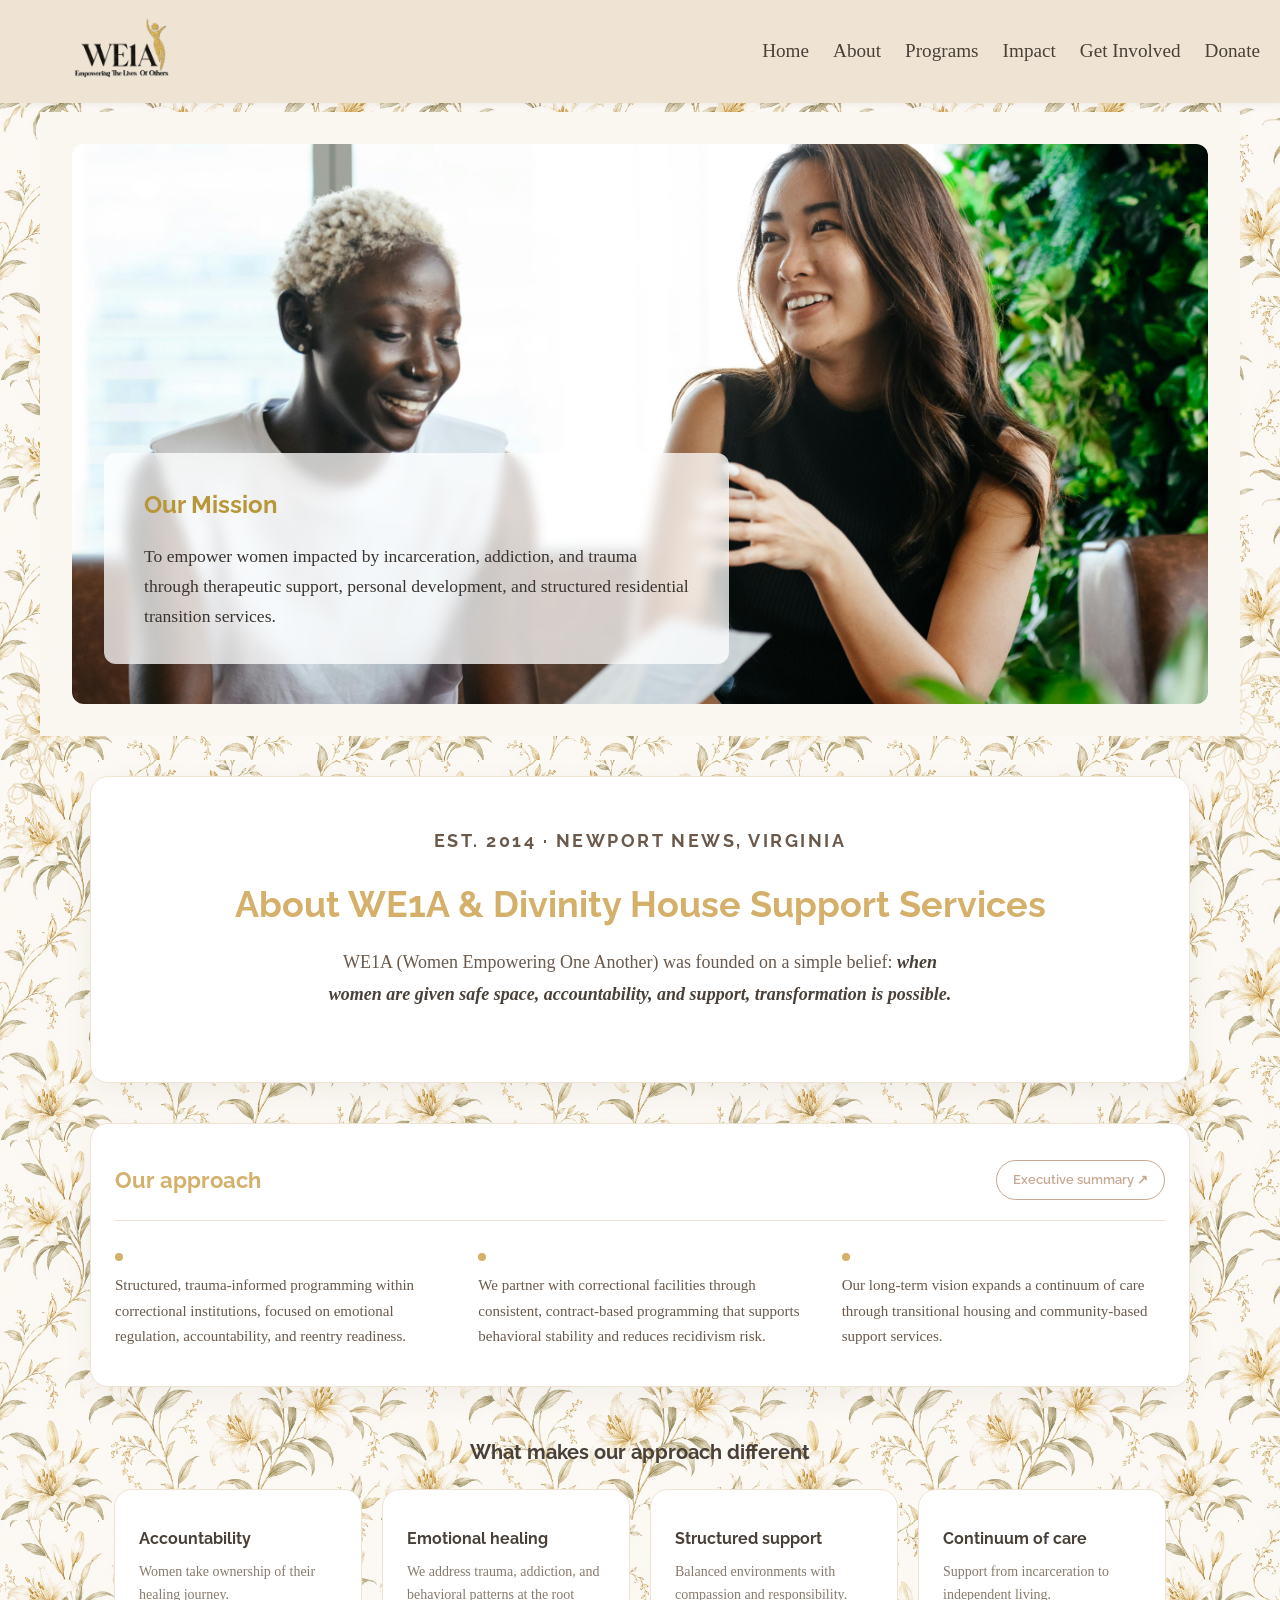
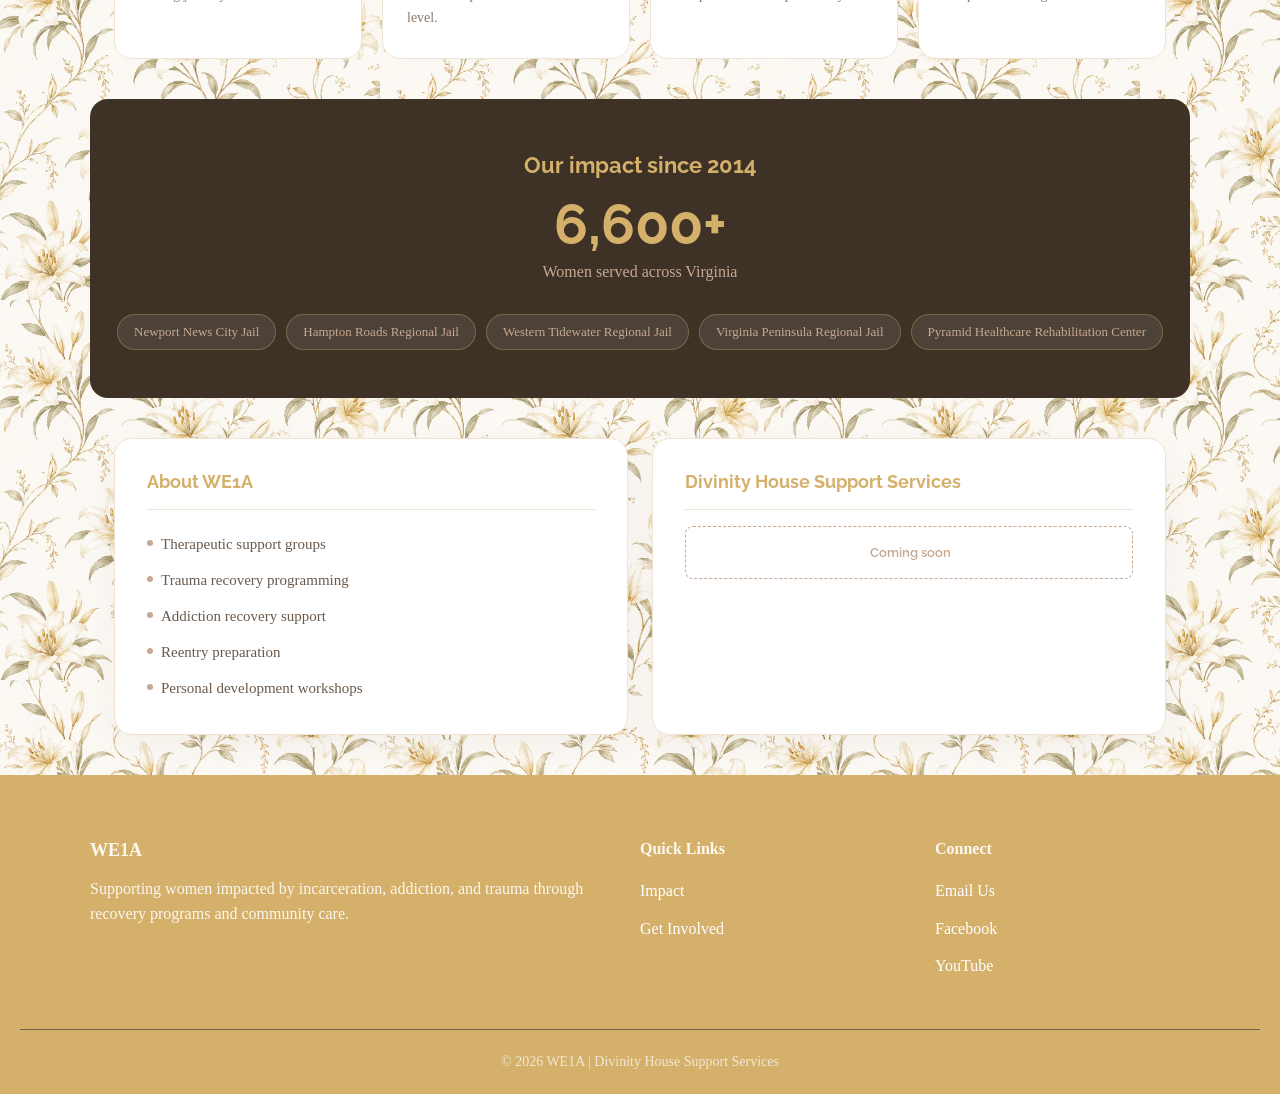
==== commit 059c8c5b: "Fix WE1A location to Newport News, not Norfolk Co-Authored-By: Claude Sonnet 5 <noreply@anthropic.co" ====
--- a/about.html
+++ b/about.html
@@ -70,7 +70,7 @@
 </section>
 <!-- ── Hero ── -->
 <div class="hero-banner">
-  <p class="hero-eyebrow">Est. 2014 · Norfolk, Virginia</p>
+  <p class="hero-eyebrow">Est. 2014 · Newport News, Virginia</p>
   <h1>About WE1A &amp; Divinity House Support Services</h1>
   <p>WE1A (Women Empowering One Another) was founded on a simple belief:
     <em>when women are given safe space, accountability, and support, transformation is possible.</em>
--- a/styles.css/about.css
+++ b/styles.css/about.css
@@ -13,9 +13,14 @@
   --accent: #C7A892;
   --bg: #FDF9F2;
   --surface: #FFFFFF;
+  --bg-card: #FFFFFF;
   --text: #4A4038;
+  --text-mid: #6B5A4C;
   --muted: #8A7A6C;
   --border: #EFE4D3;
+  --dark-bg: #3E3226;
+  --card-radius: 18px;
+  --pill-radius: 999px;
 }
 
 /* ============================= */
@@ -35,11 +40,18 @@
 body {
   font-family: 'Tinos', serif;
   color: var(--text);
-  line-height: 1.6;
-  background-color: var(--bg);
-  background-image: url("../images/floral-pattern.svg");
-  background-repeat: repeat;
+  line-height: 1.7;
+  background: var(--bg) url("../images/floral-lily-tile.png") repeat;
+  background-size: 380px 380px;
   padding-top: 80px;
+}
+
+/* Desktop header renders ~103px tall, taller than the 80px mobile offset;
+   bump clearance so the fixed header doesn't clip the top of the carousel. */
+@media (min-width: 769px) {
+  body {
+    padding-top: 112px;
+  }
 }
 
 /* ============================= */
@@ -51,21 +63,21 @@
 }
 
 h2 {
-  font-size: 38px;
+  font-size: 32px;
   font-weight: 700;
   color: var(--primary);
   margin-bottom: 20px;
 }
 
 h3 {
-  font-size: 25px;
+  font-size: 22px;
   font-weight: 600;
   color: var(--muted);
   margin-bottom: 12px;
 }
 
 p {
-  font-size: 20px;
+  font-size: 17px;
   margin-bottom: 18px;
 }
 
@@ -98,174 +110,6 @@
 nav a:hover {
   color: var(--accent);
 }
-
-/* ============================= */
-/* HERO */
-/* ============================= */
-
-.hero {
-  padding: 40px 0 60px;
-  text-align: center;
-}
-
-.hero-card {
-  background: var(--surface);
-  max-width: 750px;
-  margin: auto;
-  padding: 50px;
-  border-radius: 14px;
-  border: 1px solid var(--border);
-  box-shadow: 0 10px 30px rgba(0,0,0,0.05);
-}
-
-.hero .lead {
-  font-size: 22px;
-  max-width: 700px;
-  margin: 20px auto;
-}
-/* ============================= */
-/* CARD GRID */
-/* ============================= */
-
-.card-grid {
-  display: grid;
-  grid-template-columns: repeat(auto-fit, minmax(280px, 1fr));
-  gap: 30px;
-}
-
-.card {
-  background-color: rgb(251, 245, 245);
-  padding: 40px;
-  border-radius: 14px;
-  border: 3px solid var(--accent);
-  transition: 0.3s;
-}
-
-.card:hover {
-  transform: translateY(-6px);
-  box-shadow: 0 15px 30px rgba(0,0,0,0.08);
-  border-color: var(--primary);
-}
-
-/* ============================= */
-/* IMPACT SECTION */
-/* ============================= */
-
-section.impact {
-  background: var(--bg);
-  padding: 100px 0;
-  max-width: 100%;
-  margin: 0;
-  text-align: center;
-}
-
-.stat {
-  font-family: "Raleway", sans-serif;
-  font-size: 56px;
-  font-weight: 700;
-  color: var(--primary);
-  margin-bottom: 25px;
-}
-
-.impact ul {
-  max-width: 600px;
-  margin: auto;
-}
-
-.impact li {
-  font-size: 28px;
-  padding: 6px 0;
-  list-style: none;
-}
-
-/* ============================= */
-/* TWO COLUMN */
-/* ============================= */
-
-.two-column {
-  display: grid;
-  grid-template-columns: 1fr 1fr;
-  gap: 60px;
-}
-
-.two-column ul {
-  list-style: none;
-  padding-left: 0;
-  line-height: 1.8;
-}
-
-/* ============================= */
-/* BUTTONS */
-/* ============================= */
-
-.btn {
-  padding: 14px 28px;
-  border-radius: 30px;
-  border: none;
-  font-size: 16px;
-  cursor: pointer;
-  transition: 0.3s;
-}
-
-.btn-main {
-  background: var(--surface);
-  color: var(--muted);
-  font-weight: 600;
-  font-size: x-large;
-  text-decoration: none;
-}
-
-.btn-main:hover {
-  background: var(--border);
-}
-
-/* ============================= */
-/* RESPONSIVE */
-/* ============================= */
-
-@media (min-width: 500px) {
-   .hero {
-    padding: 1.5rem;
-    margin-top: 5rem;
-  }
-
-  .hero-card {
-    padding: 10px;
-  }
-
-  .hero .lead {
-    font-size: 18px;
-    max-width: 90%;
-  }
-
-  .card-grid {
-    grid-template-columns: 1fr;
-    gap: 20px;
-  }
-
-  .card {
-    padding: 25px;
-  }
-  
-  .two-column {
-    grid-template-columns: 1fr;
-    gap: 20px;
-  }
-
-  .stat {
-    font-size: 40px;
-  }
-
-  .impact li {
-    font-size: 20px;
-  }
-  h2{
-    font-size:20px
-  }
-};
-
-
-
 
 /* === CAROUSEL === */
 .carousel {
@@ -296,13 +140,14 @@
 /* === IMAGE fills the slide === */
 .slide-image {
   width: 100%;
-  height: 480px; /* desktop height */
+  height: 560px; /* desktop height */
 }
 
 .slide-image img {
   width: 100%;
   height: 100%;
   object-fit: cover;
+  object-position: center 15%;
   display: block;
 }
 
@@ -341,7 +186,7 @@
 }
 
   .slide-image {
-    height: 420px; /* slightly shorter on mobile */
+    height: 480px; /* slightly shorter on mobile */
   }
 
   .slide-card {
@@ -361,6 +206,20 @@
   }
 }
 
+/* ============================= */
+/* PAGE CONTAINER RHYTHM         */
+/* ============================= */
+
+.hero-banner,
+.approach,
+.cards-section,
+.impact-section,
+.two-col {
+  max-width: 1100px;
+  margin: 0 auto 2.5rem;
+  padding-left: 24px;
+  padding-right: 24px;
+}
 
 /* ============================= */
 /* HERO BANNER                   */
@@ -370,16 +229,18 @@
   background: var(--bg-card);
   border: 1px solid var(--border);
   border-radius: var(--card-radius);
-  padding: 2.5rem 3rem;
+  padding-top: 3rem;
+  padding-bottom: 3rem;
   text-align: center;
-  margin-bottom: 2rem;
+  margin-top: 2.5rem;
+  box-shadow: 0 10px 30px rgba(74, 64, 56, 0.06);
 }
 
 .hero-eyebrow {
   font-family: 'Raleway', sans-serif;
-  font-size: 11px;
-  font-weight: 700;
-  letter-spacing: 0.12em;
+  font-size: 12px;
+  font-weight: 700;
+  letter-spacing: 0.14em;
   text-transform: uppercase;
   color: var(--accent);
   margin-bottom: 0.75rem;
@@ -387,18 +248,18 @@
 
 .hero-banner h1 {
   font-family: 'Raleway', sans-serif;
-  font-size: 26px;
+  font-size: 36px;
   font-weight: 700;
   color: var(--primary);
   line-height: 1.3;
-  margin-bottom: 1rem;
+  margin-bottom: 1.25rem;
 }
 
 .hero-banner p {
-  font-size: 17px;
-  line-height: 1.7;
+  font-size: 18px;
+  line-height: 1.75;
   color: var(--text-mid);
-  max-width: 600px;
+  max-width: 640px;
   margin: 0 auto 1.5rem;
 }
 
@@ -433,13 +294,14 @@
 
 .approach {
   background: var(--bg-card);
-  border: 1px solid #fff;
+  border: 1px solid var(--border);
   border-radius: var(--card-radius);
-  padding: 2rem 2.5rem;
+  padding-top: 2.25rem;
+  padding-bottom: 2.25rem;
   display: grid;
   grid-template-columns: 1fr 1fr 1fr;
-  gap: 1.5rem 2rem;
-  margin-bottom: 2rem;
+  gap: 1.5rem 2.5rem;
+  box-shadow: 0 10px 30px rgba(74, 64, 56, 0.05);
 }
 
 .approach-intro {
@@ -450,12 +312,13 @@
   flex-wrap: wrap;
   gap: 0.75rem;
   padding-bottom: 1.25rem;
+  margin-bottom: 0.5rem;
   border-bottom: 1px solid var(--border);
 }
 
 .approach-intro h2 {
   font-family: 'Raleway', sans-serif;
-  font-size: 20px;
+  font-size: 22px;
   font-weight: 700;
   color: var(--primary);
   margin-bottom: 0;
@@ -468,13 +331,14 @@
   color: var(--accent);
   text-decoration: none;
   border: 1px solid var(--accent);
-  padding: 6px 14px;
+  padding: 8px 16px;
   border-radius: var(--pill-radius);
-  transition: background 0.2s;
+  transition: background 0.2s, color 0.2s;
 }
 
 .approach-intro a:hover {
-  background: rgba(199, 168, 146, 0.08);
+  background: var(--accent);
+  color: #fff;
 }
 
 .approach-dot {
@@ -482,89 +346,88 @@
   height: 8px;
   border-radius: 50%;
   background: var(--primary);
-  margin-bottom: 0.6rem;
+  margin-bottom: 0.75rem;
 }
 
 .approach-item p {
   font-size: 15px;
-  line-height: 1.65;
+  line-height: 1.7;
   color: var(--text-mid);
   margin-bottom: 0;
 }
+
 .excutive-summary {
   font-family: 'Raleway', sans-serif;
-  font-size:40px;
-  font-weight: 700;
+  font-size: 13px;
+  font-weight: 600;
+  color: var(--accent);
+  background: transparent;
+  text-decoration: none;
+  border: 1px solid var(--accent);
+  padding: 8px 16px;
+  border-radius: var(--pill-radius);
+  transition: background 0.2s, color 0.2s;
+}
+
+.excutive-summary:hover {
+  background: var(--accent);
   color: #fff;
-  background: var(--bg);
-  text-decoration: none;
-  border:5px solid var(--primary);
-  padding: 10px 26px;
-  border-radius: var(--pill-radius);
-  box-shadow: 0 4px 14px rgba(212, 176, 106, 0.35);
-  transition: background 0.2s, transform 0.2s, box-shadow 0.2s;
-}
- 
-.excutive-summary:hover {
-  background: #c19d54;
-  border-color: #c19d54;
-  transform: translateY(-2px);
-  box-shadow: 0 6px 18px rgba(212, 176, 106, 0.45);
-}
- 
-
+}
 
 /* ============================= */
 /* CARDS                         */
 /* ============================= */
 
+.cards-section {
+  padding-top: 0.5rem;
+}
+
 .section-label {
   font-family: 'Raleway', sans-serif;
   font-size: 20px;
   font-weight: 700;
-  color: var(--primary);
+  color: var(--text);
   margin-bottom: 1.25rem;
-  padding-left: 2rem;
+  text-align: center;
 }
 
 .card-grid {
   display: grid;
   grid-template-columns: repeat(4, 1fr);
-  gap: 16px;
-    padding-left: 2rem;
+  gap: 20px;
 }
 
 .card {
   background: var(--bg-card);
-  border: 1.5px solid var(--accent);
+  border: 1.5px solid var(--border);
   border-radius: var(--card-radius);
-  padding: 1.25rem 1.25rem 1.5rem;
+  padding: 1.5rem 1.5rem 1.75rem;
   transition: transform 0.2s, box-shadow 0.2s, border-color 0.2s;
 }
 
 .card:hover {
   transform: translateY(-4px);
-  box-shadow: 0 10px 24px rgba(0, 0, 0, 0.07);
+  box-shadow: 0 12px 26px rgba(74, 64, 56, 0.09);
   border-color: var(--primary);
 }
 
 .card-icon {
-  font-size: 22px;
-  color: var(--primary);
-  margin-bottom: 0.6rem;
+  font-size: 24px;
+  color: var(--primary);
+  margin-bottom: 0.7rem;
 }
 
 .card h3 {
   font-family: 'Raleway', sans-serif;
-  font-size: 15px;
+  font-size: 16px;
   font-weight: 700;
   color: var(--text);
-  margin-bottom: 0.4rem;
+  margin-bottom: 0.5rem;
 }
 
 .card p {
   font-size: 14px;
-  line-height: 1.6;
+  line-height: 1.65;
   color: var(--muted);
   margin-bottom: 0;
 }
@@ -576,14 +439,15 @@
 .impact-section {
   background: var(--dark-bg);
   border-radius: var(--card-radius);
-  padding: 2.5rem;
+  padding-top: 3rem;
+  padding-bottom: 3rem;
   text-align: center;
-  margin-bottom: 2rem;
+  color: var(--bg);
 }
 
 .impact-section h2 {
   font-family: 'Raleway', sans-serif;
-  font-size: 20px;
+  font-size: 22px;
   font-weight: 700;
   color: var(--primary);
   margin-bottom: 0.75rem;
@@ -591,23 +455,23 @@
 
 .stat-num {
   font-family: 'Raleway', sans-serif;
-  font-size: 52px;
-  font-weight: 700;
-  color: Var(--primary);
+  font-size: 56px;
+  font-weight: 700;
+  color: var(--primary);
   line-height: 1;
-  margin-bottom: 0.25rem;
+  margin-bottom: 0.4rem;
 }
 
 .stat-label {
   font-size: 16px;
   color: var(--accent);
-  margin-bottom: 1.5rem;
+  margin-bottom: 1.75rem;
 }
 
 .facility-pills {
   display: flex;
   flex-wrap: wrap;
-  gap: 8px;
+  gap: 10px;
   justify-content: center;
 }
 
@@ -615,7 +479,7 @@
   background: rgba(255, 255, 255, 0.08);
   border: 1px solid rgba(212, 176, 106, 0.35);
   border-radius: var(--pill-radius);
-  padding: 5px 14px;
+  padding: 6px 16px;
   font-size: 13px;
   color: var(--accent);
 }
@@ -627,19 +491,20 @@
 .two-col {
   display: grid;
   grid-template-columns: 1fr 1fr;
-  gap: 20px;
+  gap: 24px;
 }
 
 .col-card {
   background: var(--bg-card);
   border: 1px solid var(--border);
   border-radius: var(--card-radius);
-  padding: 1.5rem 1.75rem;
+  padding: 1.75rem 2rem;
+  box-shadow: 0 10px 30px rgba(74, 64, 56, 0.05);
 }
 
 .col-card h2 {
   font-family: 'Raleway', sans-serif;
-  font-size: 17px;
+  font-size: 18px;
   font-weight: 700;
   color: var(--primary);
   margin-bottom: 1rem;
@@ -654,11 +519,11 @@
 .col-card li {
   font-size: 15px;
   color: var(--text-mid);
-  padding: 5px 0;
+  padding: 6px 0;
   display: flex;
   align-items: flex-start;
   gap: 8px;
-  line-height: 1.5;
+  line-height: 1.6;
 }
 
 .col-card li::before {
@@ -667,7 +532,7 @@
   height: 6px;
   border-radius: 50%;
   background: var(--accent);
-  margin-top: 7px;
+  margin-top: 8px;
   flex-shrink: 0;
 }
 
@@ -678,9 +543,9 @@
   color: var(--accent);
   border: 1px dashed var(--accent);
   border-radius: 8px;
-  padding: 0.75rem 1rem;
+  padding: 0.9rem 1rem;
   text-align: center;
-  margin-top: 0.5rem;
+  margin-top: 0.75rem;
 }
 
 /* ============================= */
@@ -688,17 +553,29 @@
 /* ============================= */
 
 @media (max-width: 768px) {
+  .hero-banner,
+  .approach,
+  .cards-section,
+  .impact-section,
+  .two-col {
+    padding-left: 18px;
+    padding-right: 18px;
+    margin-bottom: 1.75rem;
+  }
+
   .hero-banner {
-    padding: 1.75rem 1.25rem;
+    padding-top: 2rem;
+    padding-bottom: 2rem;
   }
 
   .hero-banner h1 {
-    font-size: 20px;
+    font-size: 26px;
   }
 
   .approach {
     grid-template-columns: 1fr;
-    padding: 1.5rem;
+    padding-top: 1.75rem;
+    padding-bottom: 1.75rem;
   }
 
   .card-grid {
@@ -710,7 +587,7 @@
   }
 
   .stat-num {
-    font-size: 40px;
+    font-size: 42px;
   }
 }
 
@@ -721,17 +598,19 @@
 }
 
 /* -----------------------------
-Desktop view  
+Desktop view
 ------------------------------- */
 
-/* Botanical corner accents (decorative only) — anchored to the top corners,
-   subtle, behind the content. Absolute (not fixed) so they scroll with the page. */
+/* Botanical corner accents (decorative only) — anchored just below the
+   carousel, subtle, behind the content. Absolute (not fixed) so they scroll
+   with the page. The carousel is opaque and sits on top of anything placed
+   higher than its own height, so these must clear it to be visible at all. */
 .corner {
   position: absolute;
-  top: 130px;
+  top: 640px;
   width: 220px;
   height: auto;
-  opacity: 0.6;
+  opacity: 0.5;
   pointer-events: none;
   z-index: -1;
   padding: 5px;
@@ -741,6 +620,5 @@
 .corner--tr { right: 0; }
 
 @media (max-width: 768px) {
-  .corner { width: 200px; top: 110px; }
-}
-
+  .corner { width: 160px; top: 560px; }
+}
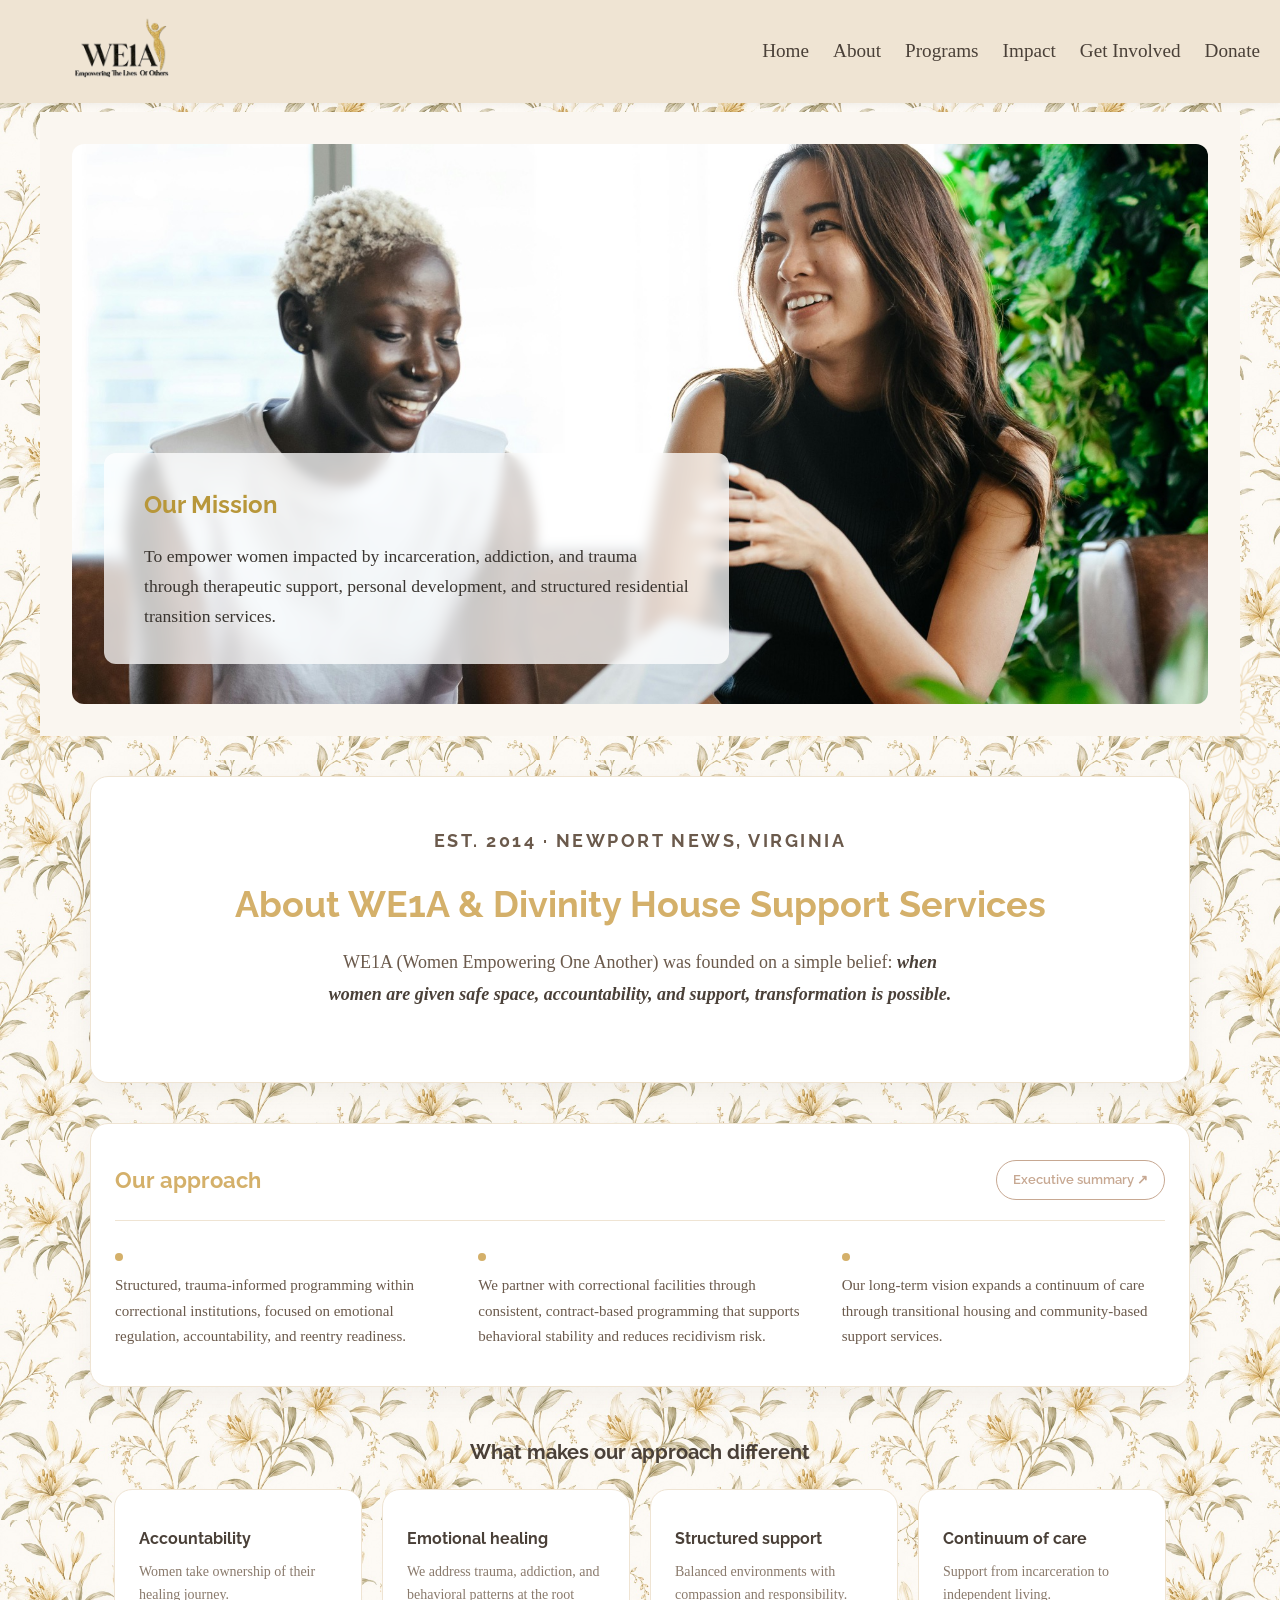
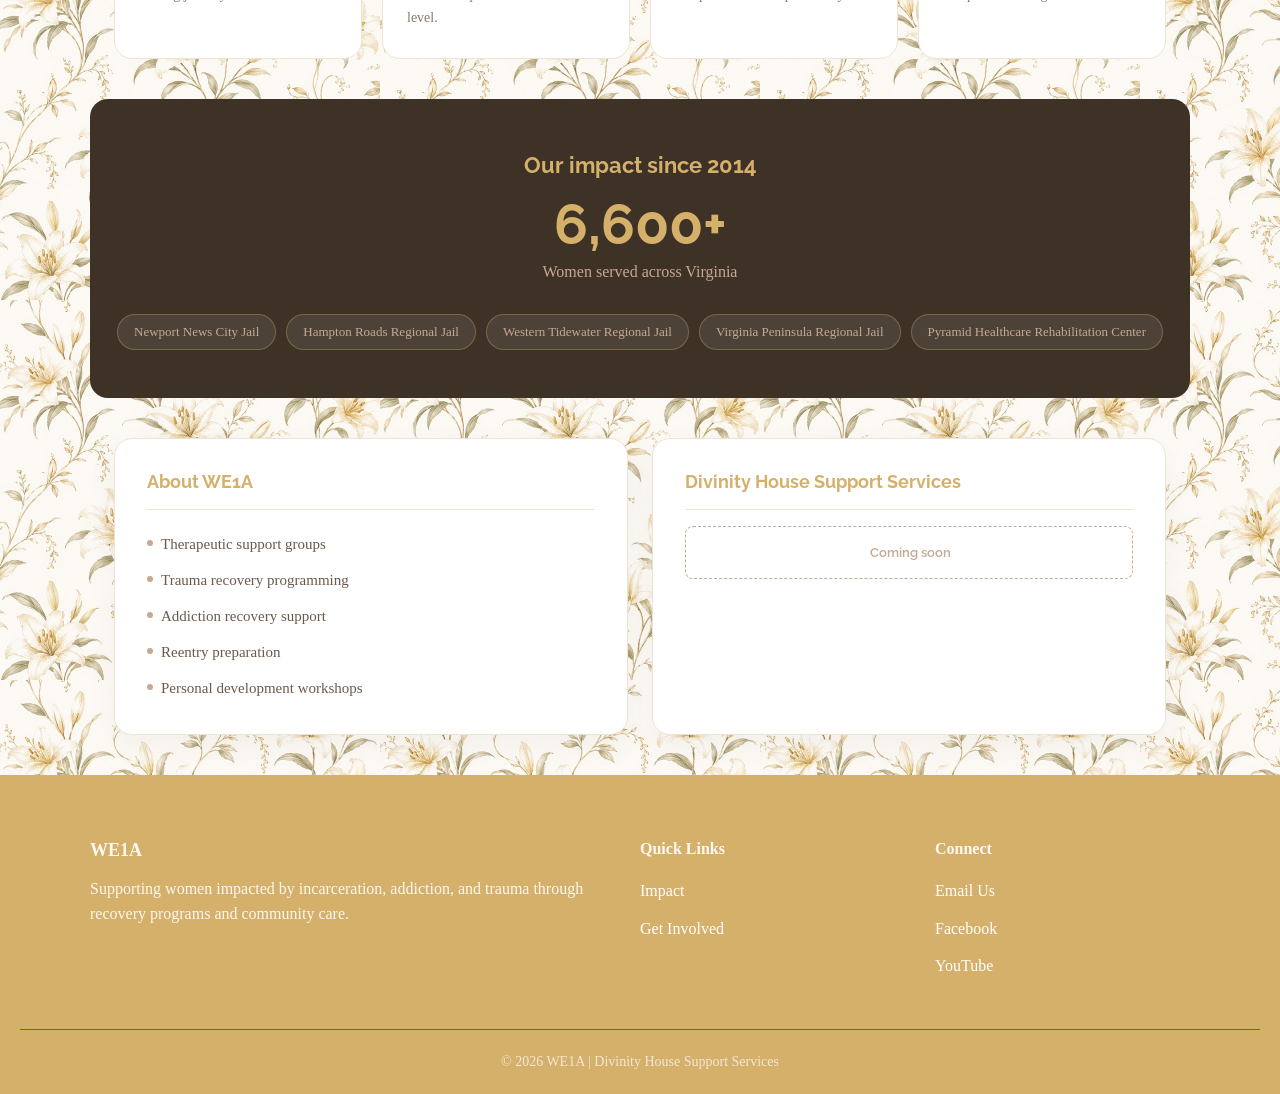
==== commit c8865ca5: "Optimize images and add missing meta tags for Lighthouse Resize oversized images to match display di" ====
--- a/about.html
+++ b/about.html
@@ -3,7 +3,8 @@
 <head>
     <meta charset="UTF-8">
     <meta name="viewport" content="width=device-width, initial-scale=1.0">
-    <title>Document</title>
+    <title>About WE1A & Divinity House Support Services</title>
+    <meta name="description" content="Founded in 2014 in Newport News, Virginia, WE1A empowers women impacted by incarceration, addiction, and trauma through safe space, accountability, and support.">
     <link rel="stylesheet" href="styles.css/about.css">
     <link rel="stylesheet" href="styles.css/header.css">
     <link rel="stylesheet" href="styles.css/footer.css">
@@ -15,7 +16,7 @@
       <img class="corner corner--tr" src="images/top-right.png" alt="" />
     </div>
     <header class="header">
-         <div class="logoimg"><img src="images/we1a_logo_no_bg.png"></div>
+         <div class="logoimg"><img src="images/we1a_logo_no_bg.png" alt="WE1A logo"></div>
     <nav>
           <a href="index.html">Home</a>
     <a href="about.html">About</a>
--- a/styles.css/about.css
+++ b/styles.css/about.css
@@ -41,7 +41,7 @@
   font-family: 'Tinos', serif;
   color: var(--text);
   line-height: 1.7;
-  background: var(--bg) url("../images/floral-lily-tile.png") repeat;
+  background: var(--bg) url("../images/floral-lily-tile.jpg") repeat;
   background-size: 380px 380px;
   padding-top: 80px;
 }
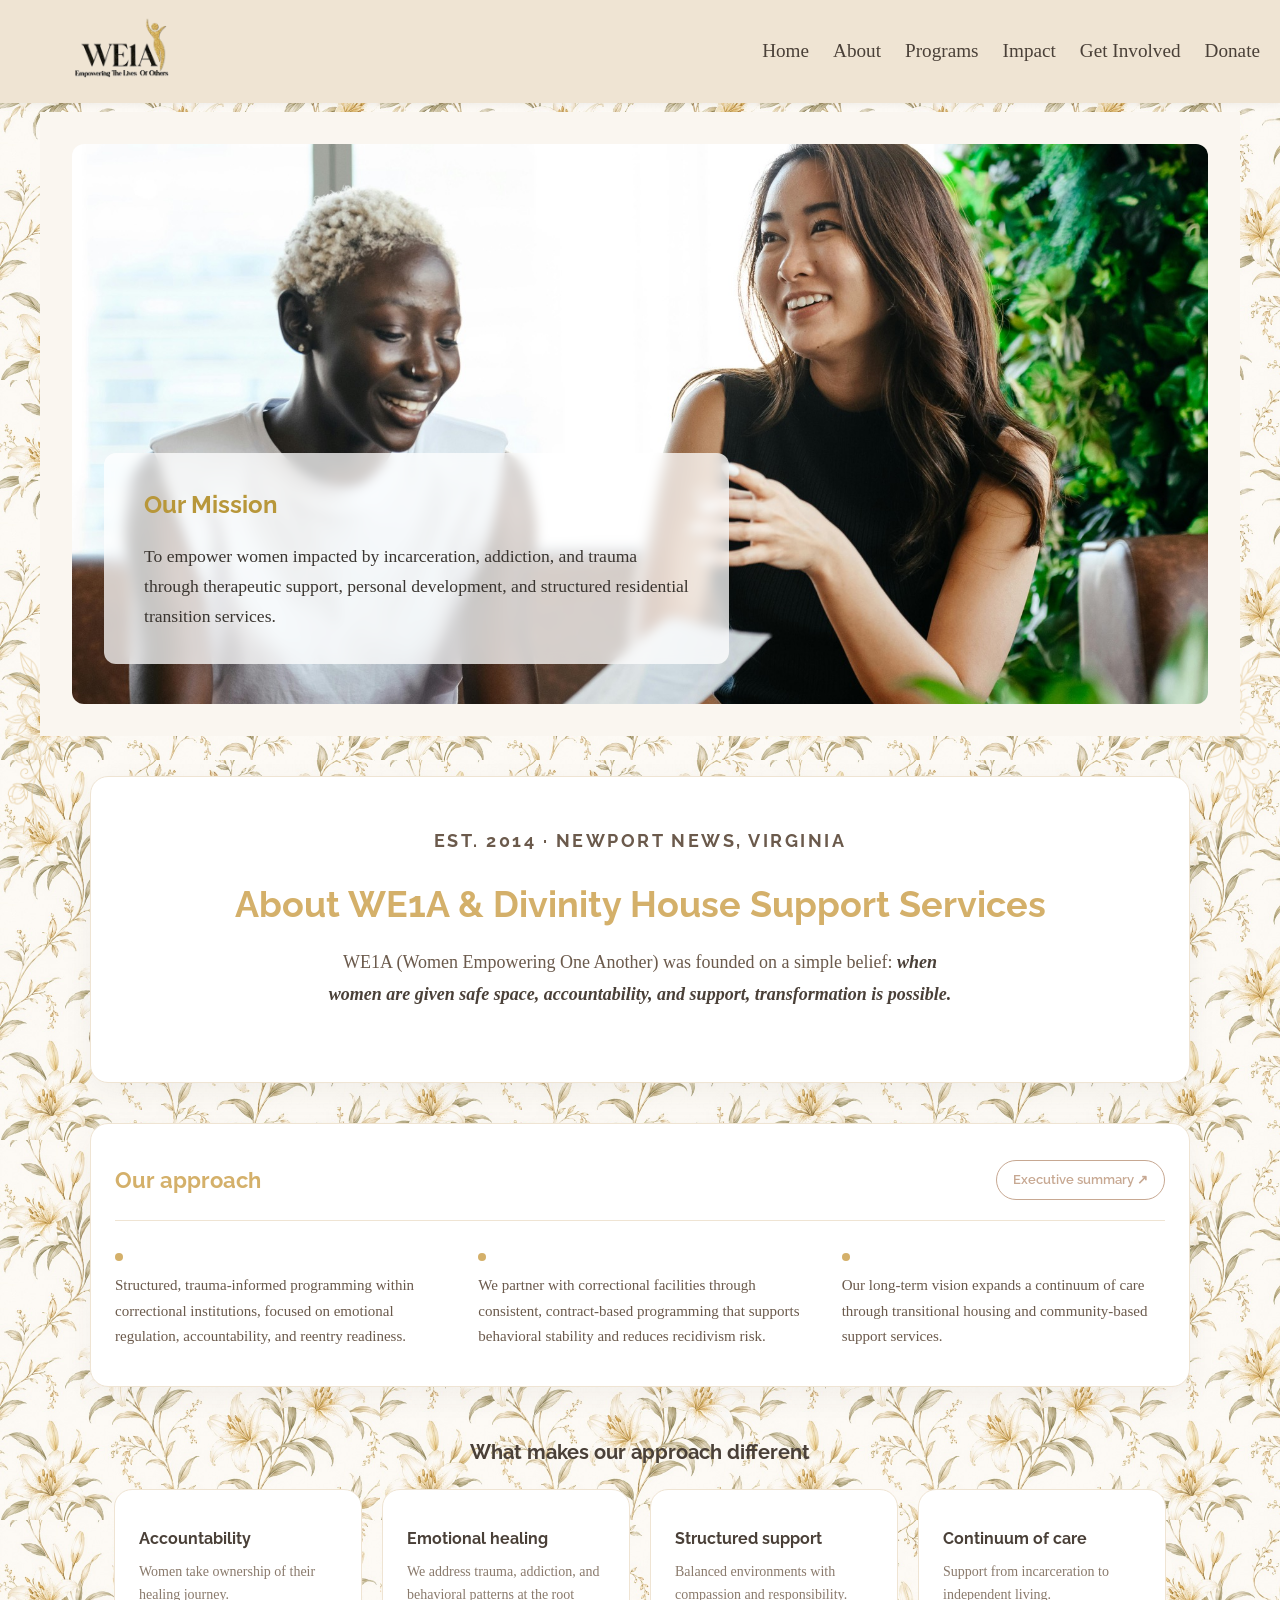
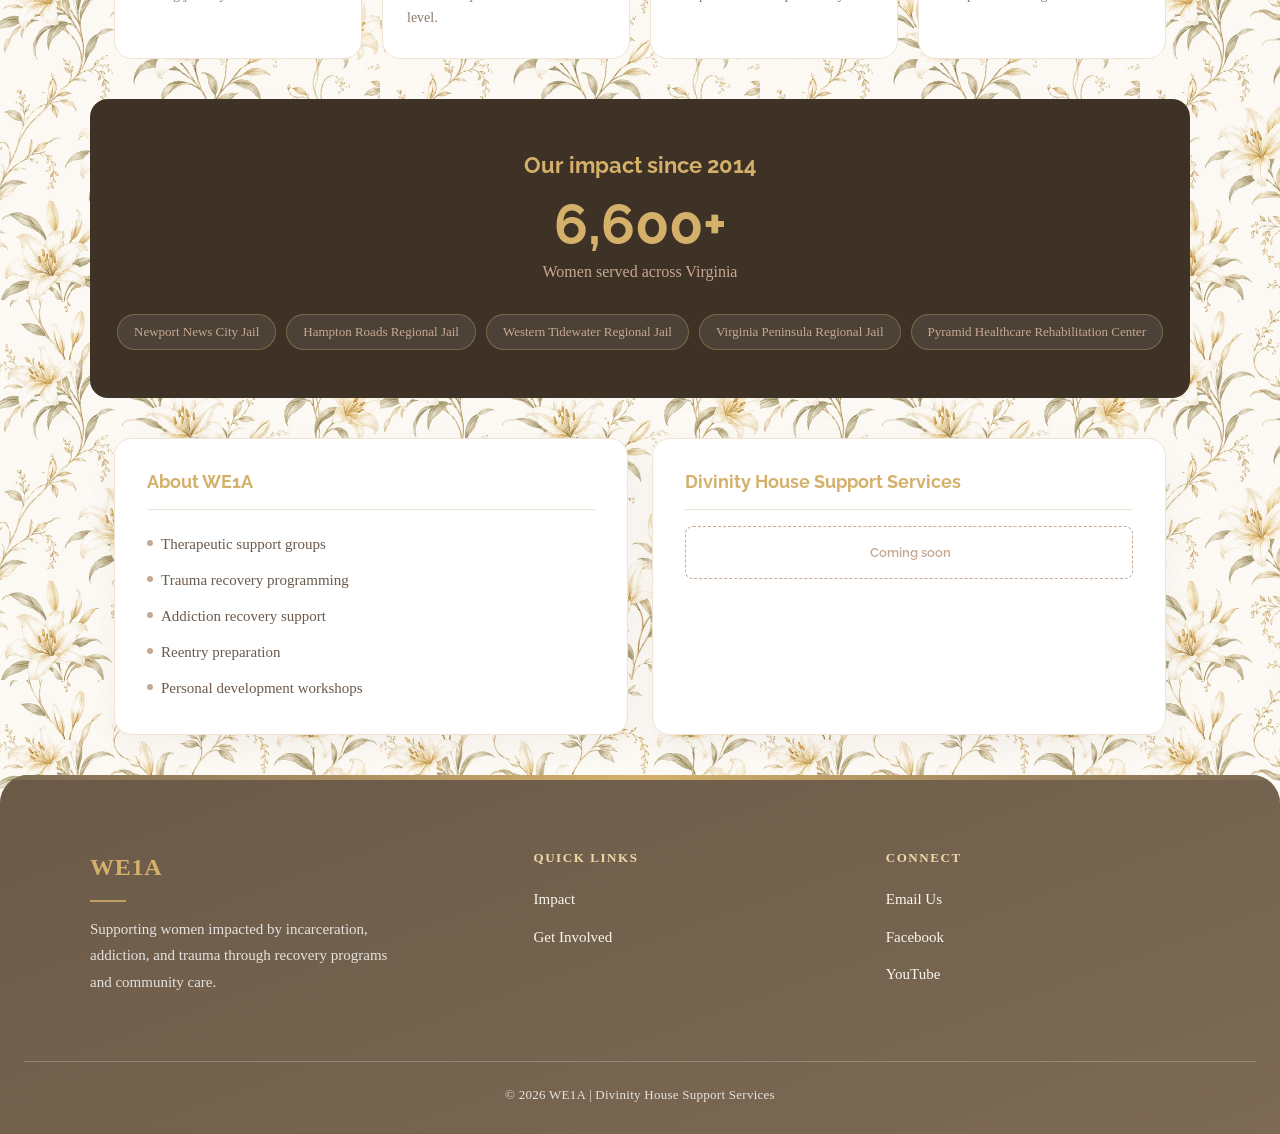
==== commit bf52f21a: "Redesign footer and fix broken footer links Rework the footer's visual style with a warm, on-brand p" ====
--- a/about.html
+++ b/about.html
@@ -176,8 +176,8 @@
     <!-- Navigation -->
     <div class="footer-column">
       <h4>Quick Links</h4>
-      <a href="#Impact.html">Impact</a>
-      <a href="#getInvolved.html">Get Involved</a>
+      <a href="impact.html">Impact</a>
+      <a href="getInvolved.html">Get Involved</a>
     </div>
 
     <!-- Contact -->
--- a/styles.css/footer.css
+++ b/styles.css/footer.css
@@ -1,52 +1,136 @@
-/* Footer styling */
-.footer{
-  background:var(--primary);
-  color:white;
-  padding:60px 20px 20px;
-  font-family: tinos;
-}
- 
-.footer-container{
-  max-width:1100px;
-  margin:auto;
-  display:grid;
-  grid-template-columns: 2fr 1fr 1fr;
-  gap:40px;
+/* Footer styling
+   Scoped local variables so every page renders the same footer
+   regardless of that page's own color theme (some pages, like
+   getInvolved, define a completely different --primary/--text palette). */
+.footer {
+  --footer-bg: #6b5a48;
+  --footer-bg-2: #7c6a54;
+  --footer-heading: #d4b06a;
+  --footer-heading-soft: #efd9a8;
+  --footer-text: #fbf6ee;
+  --footer-muted: rgba(255, 255, 255, 0.82);
+  --footer-border: rgba(255, 255, 255, 0.22);
+
+  position: relative;
+  background: linear-gradient(160deg, var(--footer-bg), var(--footer-bg-2));
+  color: var(--footer-text);
+  padding: 72px 24px 28px;
+  border-radius: 28px 28px 0 0;
+  font-family: "Tinos", Georgia, serif;
+  overflow: hidden;
 }
 
-.footer-column h3{
-    font-size:18px;
-  color:var(--bg);
-  margin-bottom:10px;
+/* Thin gold gradient band echoing the hero sections, ties the footer
+   back to the rest of the page instead of dropping in as a flat block. */
+.footer::before {
+  content: "";
+  position: absolute;
+  top: 0;
+  left: 0;
+  right: 0;
+  height: 5px;
+  background: linear-gradient(90deg, var(--footer-bg-2), var(--footer-heading) 50%, var(--footer-bg-2));
 }
 
-.footer-column h4{
-  color:var(--bg);
-  margin-bottom:15px;
+.footer-container {
+  max-width: 1100px;
+  margin: auto;
+  display: grid;
+  grid-template-columns: 1.3fr 1fr 1fr;
+  gap: 48px;
 }
 
-.footer-column p{
-font-size:16px;
-  line-height:1.6;
-  opacity:.9;
+.footer-column h3 {
+  font-size: 24px;
+  font-weight: 700;
+  letter-spacing: 0.03em;
+  color: var(--footer-heading);
+  margin-bottom: 14px;
+  position: relative;
+  padding-bottom: 14px;
 }
 
-.footer-column a{
-  display:block;
-  color:white;
-  text-decoration:none;
-  margin-bottom:10px;
+/* Short accent underline beneath the brand name, matching the
+   eyebrow/underline motifs used on the hero and about pages. */
+.footer-column h3::after {
+  content: "";
+  position: absolute;
+  left: 0;
+  bottom: 0;
+  width: 36px;
+  height: 2px;
+  background: var(--footer-heading);
+  opacity: 0.8;
 }
 
-.footer-column a:hover{
-  color:var(--muted);
+.footer-column h4 {
+  font-size: 13px;
+  font-weight: 700;
+  text-transform: uppercase;
+  letter-spacing: 0.12em;
+  color: var(--footer-heading-soft);
+  margin-bottom: 18px;
 }
 
-.footer-bottom{
-  text-align:center;
-  margin-top:40px;
-  padding-top:20px;
-  border-top:1px solid #444;
-  font-size:14px;
-  opacity:.7;
-}+.footer-column p {
+  font-size: 15px;
+  line-height: 1.75;
+  max-width: 300px;
+  color: var(--footer-muted);
+}
+
+.footer-column a {
+  display: block;
+  width: fit-content;
+  color: var(--footer-text);
+  text-decoration: none;
+  margin-bottom: 12px;
+  font-size: 15px;
+  transition: color 0.2s ease, transform 0.2s ease;
+}
+
+.footer-column a:hover {
+  color: var(--footer-heading);
+  transform: translateX(3px);
+}
+
+.footer-bottom {
+  text-align: center;
+  margin-top: 48px;
+  padding-top: 22px;
+  border-top: 1px solid var(--footer-border);
+  font-size: 13px;
+  letter-spacing: 0.02em;
+  color: var(--footer-muted);
+}
+
+@media (max-width: 700px) {
+  .footer {
+    padding: 56px 20px 24px;
+    border-radius: 20px 20px 0 0;
+  }
+
+  .footer-container {
+    grid-template-columns: 1fr;
+    gap: 36px;
+    text-align: center;
+  }
+
+  .footer-column h3::after {
+    left: 50%;
+    transform: translateX(-50%);
+  }
+
+  .footer-column p {
+    max-width: 100%;
+    margin-inline: auto;
+  }
+
+  .footer-column a {
+    margin-inline: auto;
+  }
+
+  .footer-column a:hover {
+    transform: translateX(0);
+  }
+}
